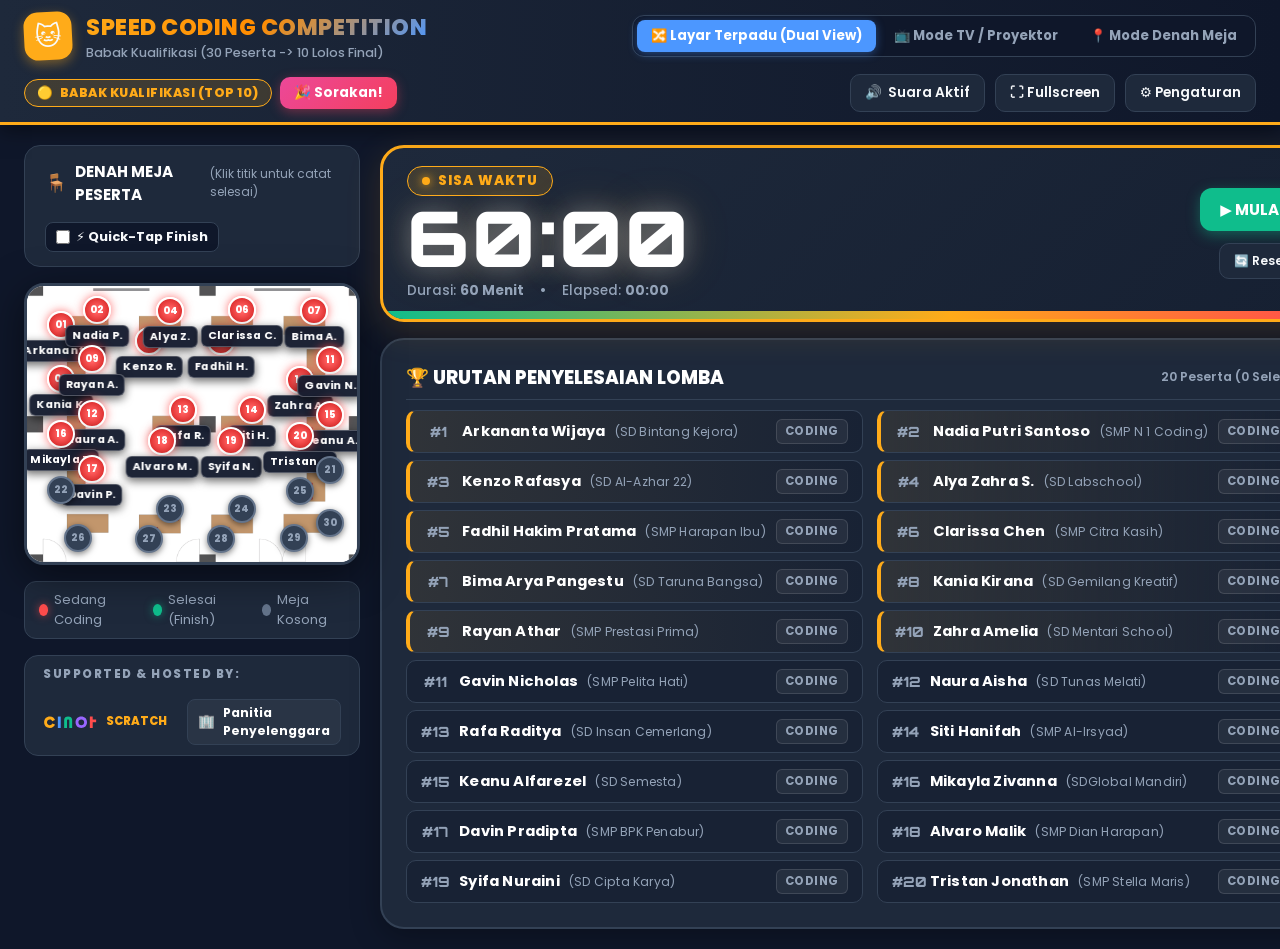
==== index.html @ eda0244a "feat: Speed Coding Scratch Live Timer, Interactive Floorplan, and Scoreboard System" ====
<!DOCTYPE html>
<html lang="id">
<head>
  <meta charset="UTF-8">
  <meta name="viewport" content="width=device-width, initial-scale=1.0">
  <title>Speed Coding Scratch - Live Timer, Denah Meja & Leaderboard</title>
  <link rel="preconnect" href="https://fonts.googleapis.com">
  <link rel="preconnect" href="https://fonts.gstatic.com" crossorigin>
  <link href="https://fonts.googleapis.com/css2?family=Orbitron:wght@600;800;900&family=Poppins:wght@400;500;600;700;800&family=Fredoka:wght@600;700&display=swap" rel="stylesheet">
  <link rel="stylesheet" href="style.css">
</head>
<body>

  <!-- TOP HEADER -->
  <header class="app-header">
    <div class="brand-wrapper">
      <div class="scratch-cat-badge" title="Scratch Speed Coding">🐱</div>
      <div class="title-group">
        <h1 id="headerEventTitle">SPEED CODING</h1>
        <p id="headerEventSubtitle">Scratch Championship - Tingkat SD & SMP</p>
      </div>
    </div>

    <!-- VIEW MODE SELECTOR -->
    <div class="view-mode-selector">
      <button class="view-mode-btn active" id="btnModeDual" title="Denah Meja + Timer + Scoreboard dalam 1 Layar">
        🔀 Layar Terpadu (Dual View)
      </button>
      <button class="view-mode-btn" id="btnModeTV" title="Fokus Layar TV / Proyektor (Foto 1)">
        📺 Mode TV / Proyektor
      </button>
      <button class="view-mode-btn" id="btnModeFloor" title="Fokus Denah Meja Ruangan (Foto 2)">
        📍 Mode Denah Meja
      </button>
    </div>

    <!-- ROUND BADGE & SWITCHER -->
    <div style="display: flex; align-items: center; gap: 8px;">
      <div class="round-badge-pill qualification" id="headerRoundBadge">
        <span>🟡</span> <span id="headerRoundText">BABAK KUALIFIKASI (TOP 10)</span>
      </div>
      <button class="btn-cheer" id="btnGlobalCheer" title="Putar Suara Sorakan / Selebrasi Selesai">
        🎉 Sorakan!
      </button>
    </div>

    <div class="header-actions">
      <button class="nav-btn" id="btnToggleSound" title="Aktif/Nonaktif Suara">
        <span id="soundIcon">🔊</span> <span id="soundLabel">Suara Aktif</span>
      </button>
      <button class="nav-btn" id="btnToggleFullscreen" title="Layar Penuh Proyektor/TV">
        ⛶ Fullscreen
      </button>
      <button class="nav-btn" id="btnOpenSettings" title="Pengaturan Lomba & Spreadsheet">
        ⚙ Pengaturan
      </button>
    </div>
  </header>

  <!-- ========================================== -->
  <!-- 1. VIEW MODE: DUAL VIEW (TERPADU / SPLIT)  -->
  <!-- ========================================== -->
  <main class="dual-view-container" id="viewDual">
    
    <!-- LEFT COLUMN: DENAH MEJA INTERAKTIF (PHOTO 2) -->
    <div class="dual-left-col">
      <div class="operator-toolbar" style="margin-bottom: 0;">
        <div style="display: flex; align-items: center; gap: 8px;">
          <span style="font-size: 1.1rem;">🪑</span>
          <strong style="color: #fff; font-size: 0.95rem;">DENAH MEJA PESERTA</strong>
          <span style="font-size: 0.75rem; color: var(--text-secondary);">(Klik titik untuk catat selesai)</span>
        </div>

        <div style="display: flex; align-items: center; gap: 14px;">
          <label style="display: flex; align-items: center; gap: 6px; font-size: 0.8rem; cursor: pointer; background: var(--bg-dark); padding: 5px 10px; border-radius: 8px; border: 1px solid var(--border-color);">
            <input type="checkbox" id="checkQuickTapDual" style="accent-color: var(--scratch-orange); width: 14px; height: 14px;">
            <span>⚡ <strong>Quick-Tap Finish</strong></span>
          </label>
        </div>
      </div>

      <!-- INTERACTIVE FLOORPLAN -->
      <div class="floorplan-wrapper" id="floorplanContainerDual">
        <img src="assets/floorplan.png" alt="Denah Meja Lomba Speed Coding" class="floorplan-image">
        <!-- Interactive pins injected here -->
      </div>

      <!-- LEGEND -->
      <div class="op-legend" style="justify-content: center; background: var(--bg-card); padding: 8px 14px; border-radius: 12px; border: 1px solid var(--border-color);">
        <div class="legend-item"><span class="legend-dot red"></span><span>Sedang Coding</span></div>
        <div class="legend-item"><span class="legend-dot green"></span><span>Selesai (Finish)</span></div>
        <div class="legend-item"><span class="legend-dot gray"></span><span>Meja Kosong</span></div>
      </div>

      <!-- DUAL VIEW SPONSOR & OFFICE LOGO STRIP -->
      <div class="dual-sponsor-strip">
        <div class="dual-sponsor-label">SUPPORTED & HOSTED BY:</div>
        <div class="dual-sponsor-logos">
          <!-- Scratch Brand -->
          <div style="display: flex; align-items: center; gap: 6px;">
            <svg viewBox="0 0 100 35" fill="none" style="height: 20px; width: auto;">
              <path d="M12 28C6 28 2 24 2 18C2 12 6 8 12 8C17 8 20 11 21 14L16 16C15.5 14 14 13 12 13C9 13 7 15 7 18C7 21 9 23 12 23C14 23 15.5 22 16 20L21 22C20 25 17 28 12 28Z" fill="#FFAB19"/>
              <path d="M26 8H31V28H26V8Z" fill="#4C97FF"/>
              <path d="M37 14C37 10 40 8 44 8C48 8 51 10 51 14V28H46V15C46 13.5 45 13 44 13C43 13 42 13.5 42 15V28H37V14Z" fill="#0FBD8C"/>
              <path d="M57 18C57 12 61 8 67 8C73 8 77 12 77 18C77 24 73 28 67 28C61 28 57 24 57 18ZM72 18C72 14.5 70 13 67 13C64 13 62 14.5 62 18C62 21.5 64 23 67 23C70 23 72 21.5 72 18Z" fill="#9966FF"/>
              <path d="M82 8H87V13H93V18H87V28H82V8Z" fill="#FF4C4C"/>
            </svg>
            <span style="font-size: 0.72rem; font-weight: 800; color: var(--scratch-orange);">SCRATCH</span>
          </div>

          <!-- Office / Organizer Host Badge -->
          <div class="office-host-badge" id="officeLogoBadge">
            <span style="font-size: 0.85rem;">🏢</span>
            <span id="officeNameLabel">Panitia Penyelenggara</span>
          </div>

          <!-- Dynamic Custom Sponsor Logo -->
          <img id="customSponsorImgDual" class="sponsor-mini-logo" style="display: none;" alt="Logo Sponsor">
        </div>
      </div>
    </div>

    <!-- RIGHT COLUMN: SISA WAKTU & SCOREBOARD LIVE -->
    <div class="dual-right-col">
      
      <!-- HERO SISA WAKTU BOX -->
      <section class="timer-hero-box" style="padding: 18px 24px;">
        <div class="timer-left">
          <div class="timer-tag">
            <span class="pulse-dot" id="timerPulseDotDual"></span>
            <span id="timerStatusLabelDual">SISA WAKTU</span>
          </div>
          <div class="timer-digits" id="timerDisplayDual">60:00</div>
          <div class="timer-subinfo">
            <span>Durasi: <strong id="timerDurationTextDual">30 Menit</strong></span>
            <span>•</span>
            <span>Elapsed: <strong id="elapsedDisplayDual">00:00</strong></span>
          </div>
        </div>

        <div class="timer-controls-quick">
          <button class="btn-ctrl" id="btnStartDual">▶ MULAI</button>
          <button class="btn-ctrl pause" id="btnPauseDual" style="display: none;">⏸ JEDA</button>
          <button class="nav-btn" id="btnResetDual" style="font-size: 0.75rem;">🔄 Reset</button>
        </div>

        <div class="timer-progress-track">
          <div class="timer-progress-fill" id="timerProgressBarDual"></div>
        </div>
      </section>

      <!-- LIVE SCOREBOARD -->
      <section class="scoreboard-section" style="flex: 1;">
        <div class="scoreboard-header" style="margin-bottom: 10px; padding-bottom: 8px;">
          <div class="scoreboard-title-wrap">
            <h2 style="font-size: 1.15rem;">🏆 URUTAN PENYELESAIAN LOMBA</h2>
          </div>
          <div style="font-size: 0.78rem; color: var(--text-secondary); font-weight: 600;">
            <span id="scoreboardCountBadge">30 Peserta</span>
          </div>
        </div>

        <div class="leaderboard-grid compact-grid" id="leaderboardContainerDual">
          <!-- Injected dynamically as 2-column layout -->
        </div>
      </section>

    </div>
  </main>

  <!-- ========================================== -->
  <!-- 2. VIEW MODE: TV PROYEKTOR (FOTO 1 MURNI) -->
  <!-- ========================================== -->
  <main class="tv-container" id="viewTV" style="display: none;">
    <!-- LEFT SIDEBAR: LOGO & SPONSOR -->
    <aside class="sidebar-logo-card">
      <div style="width: 100%; text-align: center;">
        <div class="logo-section-title">OFFICIAL SPONSORS & PARTNERS</div>
        <div class="logo-display-area">
          <div class="scratch-official-brand">
            <svg viewBox="0 0 100 35" fill="none" xmlns="http://www.w3.org/2000/svg">
              <path d="M12 28C6 28 2 24 2 18C2 12 6 8 12 8C17 8 20 11 21 14L16 16C15.5 14 14 13 12 13C9 13 7 15 7 18C7 21 9 23 12 23C14 23 15.5 22 16 20L21 22C20 25 17 28 12 28Z" fill="#FFAB19"/>
              <path d="M26 8H31V28H26V8Z" fill="#4C97FF"/>
              <path d="M37 14C37 10 40 8 44 8C48 8 51 10 51 14V28H46V15C46 13.5 45 13 44 13C43 13 42 13.5 42 15V28H37V14Z" fill="#0FBD8C"/>
              <path d="M57 18C57 12 61 8 67 8C73 8 77 12 77 18C77 24 73 28 67 28C61 28 57 24 57 18ZM72 18C72 14.5 70 13 67 13C64 13 62 14.5 62 18C62 21.5 64 23 67 23C70 23 72 21.5 72 18Z" fill="#9966FF"/>
              <path d="M82 8H87V13H93V18H87V28H82V8Z" fill="#FF4C4C"/>
            </svg>
            <span>SCRATCH EDITION</span>
          </div>

          <img id="customLogoImgTV" class="sponsor-logo" style="display: none;" alt="Logo Sponsor">
          
          <div style="font-size: 0.75rem; color: var(--text-secondary); line-height: 1.4; padding: 0 10px; margin-top: 10px;">
            Ajang ketangkasan logika, algoritma & kecepatan memprogram animasi/game interaktif
          </div>
        </div>
      </div>

      <div class="event-stats-pill-group">
        <div class="stat-pill">
          <span class="label">Total Meja/Peserta</span>
          <span class="value" id="statTotalSeatsTV">30</span>
        </div>
        <div class="stat-pill">
          <span class="label">Sudah Selesai (Finish)</span>
          <span class="value" style="color: var(--scratch-green);" id="statFinishedCountTV">0</span>
        </div>
        <div class="stat-pill">
          <span class="label">Masih Coding</span>
          <span class="value" style="color: var(--scratch-orange);" id="statActiveCountTV">0</span>
        </div>
      </div>
    </aside>

    <!-- RIGHT TOP: HERO SISA WAKTU BOX -->
    <section class="timer-hero-box">
      <div class="timer-left">
        <div class="timer-tag">
          <span class="pulse-dot" id="timerPulseDotTV"></span>
          <span id="timerStatusLabelTV">SISA WAKTU</span>
        </div>
        <div class="timer-digits" id="timerDisplayTV">30:00</div>
        <div class="timer-subinfo">
          <span>Durasi: <strong id="timerDurationTextTV">30 Menit</strong></span>
          <span>•</span>
          <span>Waktu Berjalan: <strong id="elapsedDisplayTV">00:00</strong></span>
        </div>
      </div>

      <div class="timer-controls-quick">
        <button class="btn-ctrl" id="btnStartTV">▶ MULAI</button>
        <button class="btn-ctrl pause" id="btnPauseTV" style="display: none;">⏸ JEDA</button>
        <button class="nav-btn" id="btnResetTV" style="font-size: 0.75rem;">🔄 Reset Timer</button>
      </div>

      <div class="timer-progress-track">
        <div class="timer-progress-fill" id="timerProgressBarTV"></div>
      </div>
    </section>

    <!-- RIGHT BOTTOM: SCOREBOARD -->
    <section class="scoreboard-section">
      <div class="scoreboard-header" style="margin-bottom: 12px; padding-bottom: 8px;">
        <div class="scoreboard-title-wrap">
          <h2 style="font-size: 1.25rem;">🏆 URUTAN PENYELESAIAN LOMBA</h2>
        </div>
        <div style="font-size: 0.82rem; color: var(--text-secondary); font-weight: 600;">
          Urutan Berdasarkan Waktu Selesai Tercepat
        </div>
      </div>

      <div class="leaderboard-grid compact-grid" id="leaderboardContainerTV">
        <!-- Rendered dynamically -->
      </div>
    </section>
  </main>

  <!-- ========================================== -->
  <!-- 3. VIEW MODE: FULL FLOORPLAN (DENAH MURNI) -->
  <!-- ========================================== -->
  <main class="operator-main" id="viewFloor" style="display: none;">
    <section class="operator-toolbar">
      <div class="op-timer-display">
        <span style="font-size: 0.8rem; font-weight: 700; color: var(--text-secondary);">TIMER LOMBA:</span>
        <span class="op-timer-digits" id="opTimerDisplaySolo">30:00</span>
        <span style="font-size: 0.85rem; color: var(--text-secondary);">(Elapsed: <strong id="opElapsedDisplaySolo" style="color: #fff;">00:00</strong>)</span>
        <button class="nav-btn primary" id="btnStartFloor" style="padding: 6px 14px;">▶ Start</button>
        <button class="nav-btn" id="btnPauseFloor" style="padding: 6px 14px; display: none;">⏸ Pause</button>
        <button class="nav-btn" id="btnResetFloor" style="padding: 6px 12px; font-size: 0.75rem;">🔄 Reset</button>
      </div>

      <div style="display: flex; align-items: center; gap: 12px;">
        <label style="display: flex; align-items: center; gap: 8px; font-size: 0.85rem; cursor: pointer; background: var(--bg-dark); padding: 6px 12px; border-radius: 8px; border: 1px solid var(--border-color);">
          <input type="checkbox" id="checkQuickTapSolo" style="accent-color: var(--scratch-orange); width: 16px; height: 16px;">
          <span>⚡ <strong>Quick-Tap Finish</strong> (1-Klik langsung catat selesai)</span>
        </label>
      </div>

      <div class="op-legend">
        <div class="legend-item"><span class="legend-dot red"></span><span>Sedang Coding</span></div>
        <div class="legend-item"><span class="legend-dot green"></span><span>Selesai (Finish)</span></div>
        <div class="legend-item"><span class="legend-dot gray"></span><span>Meja Kosong</span></div>
      </div>
    </section>

    <section class="floorplan-wrapper" id="floorplanContainerSolo">
      <img src="assets/floorplan.png" alt="Denah Meja Lomba Speed Coding" class="floorplan-image">
    </section>
  </main>

  <!-- ========================================== -->
  <!-- SEAT DETAIL & TIME RECORDING MODAL         -->
  <!-- ========================================== -->
  <div class="modal-backdrop" id="seatModal">
    <div class="modal-card">
      <div class="modal-header">
        <div class="modal-title">
          <span>🪑</span> <span id="modalSeatTitle">Pengaturan Meja 01</span>
        </div>
        <button class="modal-close-btn" id="btnCloseSeatModal">&times;</button>
      </div>

      <div class="form-group">
        <label class="form-label">Pilih Peserta (Berdasarkan Spreadsheet / Master):</label>
        <select class="form-select" id="selectParticipant">
          <option value="">-- Pilih Peserta --</option>
        </select>
      </div>

      <div class="form-group" style="display: grid; grid-template-columns: 1fr 1fr; gap: 10px;">
        <div>
          <label class="form-label">Kategori</label>
          <input type="text" class="form-input" id="inputSeatCategory" readonly placeholder="SD / SMP">
        </div>
        <div>
          <label class="form-label">Asal Sekolah</label>
          <input type="text" class="form-input" id="inputSeatSchool" readonly placeholder="Nama Sekolah">
        </div>
      </div>

      <div style="background: rgba(15, 23, 42, 0.7); border: 1px solid var(--border-color); border-radius: 12px; padding: 14px; margin-top: 10px;">
        <div style="display: flex; justify-content: space-between; align-items: center; margin-bottom: 8px;">
          <span style="font-size: 0.85rem; font-weight: 700; color: #fff;">Status Penyelesaian:</span>
          <span id="seatStatusBadge" class="status-badge-coding">SEDANG CODING</span>
        </div>

        <div style="display: flex; align-items: center; gap: 10px; margin-top: 10px;">
          <button type="button" class="btn-finish-big" id="btnRecordFinishNow">
            🏁 SELESAI SEKARANG! (Waktu: <span id="liveCurrentElapsed">00:00</span>)
          </button>
        </div>

        <div style="margin-top: 12px; display: flex; align-items: center; gap: 8px; font-size: 0.8rem; color: var(--text-secondary);">
          <span>Koreksi Manual:</span>
          <input type="text" id="inputCustomTime" class="form-input" style="width: 90px; padding: 4px 8px; font-size: 0.85rem; text-align: center;" placeholder="MM:SS">
          <button type="button" class="nav-btn" id="btnApplyCustomTime" style="padding: 4px 10px; font-size: 0.75rem;">Terapkan</button>
          <button type="button" class="nav-btn" id="btnResetFinish" style="padding: 4px 10px; font-size: 0.75rem; color: #f59e0b;">Batal Selesai</button>
        </div>
      </div>

      <div class="modal-actions" style="margin-top: 20px;">
        <button class="nav-btn" id="btnUnassignSeat" style="color: var(--scratch-red); margin-right: auto;">
          🗑 Kosongkan Meja
        </button>
        <button class="nav-btn primary" id="btnSaveSeat">Tutup & Simpan</button>
      </div>
    </div>
  </div>

  <!-- ========================================== -->
  <!-- SETTINGS MODAL                             -->
  <!-- ========================================== -->
  <div class="modal-backdrop" id="settingsModal">
    <div class="modal-card">
      <div class="modal-header">
        <div class="modal-title">⚙ Pengaturan Lomba & Data</div>
        <button class="modal-close-btn" id="btnCloseSettings">&times;</button>
      </div>

      <div class="form-group">
        <label class="form-label">Judul Acara / Perlombaan</label>
        <input type="text" class="form-input" id="inputEventTitle" placeholder="Contoh: SPEED CODING SCRATCH 2026">
      </div>

      <div class="form-group">
        <label class="form-label">Subjudul Acara</label>
        <input type="text" class="form-input" id="inputEventSubtitle" placeholder="Contoh: Tingkat SD & SMP Se-Kota">
      </div>

      <div class="form-group">
        <label class="form-label">Babak Perlombaan yang Berlangsung</label>
        <select class="form-select" id="selectRoundSetting">
          <option value="QUALIFICATION">🟡 Babak Kualifikasi (30 Peserta -> Lolos 10 Besar)</option>
          <option value="FINAL">🏆 Babak Grand Final (10 Peserta -> Juara 1, 2, 3)</option>
        </select>
      </div>

      <div class="form-group" style="background: rgba(255, 171, 25, 0.08); border: 1px dashed var(--scratch-orange); border-radius: 12px; padding: 12px; margin-bottom: 16px;">
        <div style="font-size: 0.85rem; font-weight: 700; color: var(--scratch-orange); margin-bottom: 4px;">
          ⚡ Otomatisasi Transisi Babak:
        </div>
        <div style="font-size: 0.78rem; color: var(--text-secondary); margin-bottom: 8px;">
          Setelah babak kualifikasi selesai, Anda dapat langsung mengunci 10 peserta terbaik dan memindahkannya ke Meja 01–10 untuk Babak Final.
        </div>
        <button type="button" class="nav-btn orange" id="btnAdvanceTop10" style="width: 100%; justify-content: center; font-size: 0.82rem;">
          🚀 Kunci & Loloskan Top 10 ke Babak Final
        </button>
      </div>

      <div class="form-group">
        <label class="form-label">Nama Kantor / Penyelenggara Lomba</label>
        <input type="text" class="form-input" id="inputOfficeName" placeholder="Contoh: PT Kode Kreatif Indonesia / Dinas Pendidikan">
      </div>

      <div class="form-group">
        <label class="form-label">Durasi Timer (Menit)</label>
        <input type="number" class="form-input" id="inputDurationMinutes" min="1" max="180" value="60">
      </div>

      <div class="form-group">
        <label class="form-label">URL Logo Kantor / Sponsor Tambahan (Opsional)</label>
        <input type="url" class="form-input" id="inputLogoUrl" placeholder="https://domain.com/logo.png">
      </div>

      <div class="form-group">
        <label class="form-label">Integrasi Google Spreadsheet (Link CSV Publik)</label>
        <input type="url" class="form-input" id="inputGoogleSheetUrl" placeholder="Link publish CSV spreadsheet">
        <div style="font-size: 0.75rem; color: var(--text-secondary); margin-top: 4px;">
          Format kolom: Nama, Kategori (SD/SMP), Sekolah
        </div>
      </div>

      <div style="display: flex; gap: 8px; margin-top: 8px;">
        <button class="nav-btn primary" id="btnSyncGoogleSheets" style="flex: 1; justify-content: center;">
          📥 Tarik Data Spreadsheet
        </button>
        <button class="nav-btn" id="btnExportCSV" style="flex: 1; justify-content: center;">
          📤 Ekspor Hasil (CSV)
        </button>
      </div>

      <div class="modal-actions" style="margin-top: 20px;">
        <button class="nav-btn" id="btnResetAllScores" style="color: var(--scratch-red); margin-right: auto;">
          ⚠️ Reset Semua Waktu Lomba
        </button>
        <button class="nav-btn primary" id="btnSaveSettings">Simpan Perubahan</button>
      </div>
    </div>
  </div>

  <!-- SCRIPTS -->
  <script src="store.js"></script>
  <script src="audio.js"></script>
  <script src="dialog.js"></script>
  <script src="app.js"></script>
</body>
</html>
---- style.css ----
/* 
  SPEED CODING - SCRATCH CHAMPIONSHIP THEME
  Vibrant, playful, high-contrast, modern UI for Kids & TV Displays
*/

:root {
  --scratch-orange: #ffab19;
  --scratch-orange-dark: #cf8b17;
  --scratch-blue: #4c97ff;
  --scratch-blue-dark: #3373cc;
  --scratch-purple: #9966ff;
  --scratch-green: #0fbd8c;
  --scratch-red: #ff4c4c;
  --scratch-yellow: #facc15;
  --bg-dark: #0f172a;
  --bg-card: #1e293b;
  --bg-card-light: #334155;
  --text-primary: #f8fafc;
  --text-secondary: #94a3b8;
  --border-color: #334155;
  --gold-glow: rgba(255, 171, 25, 0.4);
}

* {
  box-sizing: border-box;
  margin: 0;
  padding: 0;
  font-family: 'Poppins', 'Segoe UI', system-ui, -apple-system, sans-serif;
  -webkit-font-smoothing: antialiased;
}

body {
  background-color: var(--bg-dark);
  color: var(--text-primary);
  min-height: 100vh;
  display: flex;
  flex-direction: column;
  overflow-x: hidden;
}

/* NAVIGATION HEADER */
.app-header {
  background: linear-gradient(90deg, #1e293b 0%, #0f172a 100%);
  border-bottom: 3px solid var(--scratch-orange);
  padding: 10px 24px;
  display: flex;
  align-items: center;
  justify-content: space-between;
  box-shadow: 0 4px 20px rgba(0, 0, 0, 0.5);
  z-index: 50;
  position: relative;
  flex-wrap: wrap;
  gap: 12px;
}

/* VIEW MODE SELECTOR (DUAL VIEW, TV, FLOORPLAN) */
.view-mode-selector {
  display: flex;
  background: var(--bg-dark);
  border: 1px solid var(--border-color);
  padding: 4px;
  border-radius: 12px;
  gap: 4px;
}

.view-mode-btn {
  background: transparent;
  border: none;
  color: var(--text-secondary);
  padding: 6px 14px;
  border-radius: 8px;
  font-size: 0.82rem;
  font-weight: 700;
  cursor: pointer;
  display: flex;
  align-items: center;
  gap: 6px;
  transition: all 0.2s ease;
}

.view-mode-btn:hover {
  color: #fff;
  background: rgba(255, 255, 255, 0.05);
}

.view-mode-btn.active {
  background: var(--scratch-blue);
  color: #fff;
  box-shadow: 0 2px 10px rgba(76, 151, 255, 0.4);
}

/* DUAL VIEW CONTAINER (ALL-IN-ONE SPLIT SCREEN) */
.dual-view-container {
  display: grid;
  grid-template-columns: 1.15fr 1fr;
  gap: 20px;
  padding: 20px 24px;
  flex: 1;
  max-width: 1920px;
  margin: 0 auto;
  width: 100%;
}

@media (max-width: 1200px) {
  .dual-view-container {
    grid-template-columns: 1fr;
  }
}

.dual-left-col {
  display: flex;
  flex-direction: column;
  gap: 16px;
}

.dual-right-col {
  display: flex;
  flex-direction: column;
  gap: 16px;
}

.brand-wrapper {
  display: flex;
  align-items: center;
  gap: 14px;
}

.scratch-cat-badge {
  background: var(--scratch-orange);
  width: 48px;
  height: 48px;
  border-radius: 14px;
  display: flex;
  align-items: center;
  justify-content: center;
  font-size: 26px;
  box-shadow: 0 4px 12px rgba(255, 171, 25, 0.4);
  transform: rotate(-3deg);
  transition: transform 0.2s ease;
}

.scratch-cat-badge:hover {
  transform: rotate(3deg) scale(1.05);
}

.title-group h1 {
  font-size: 1.4rem;
  font-weight: 800;
  letter-spacing: 0.5px;
  background: linear-gradient(135deg, #ffab19 0%, #ff8c00 50%, #4c97ff 100%);
  -webkit-background-clip: text;
  -webkit-text-fill-color: transparent;
  text-transform: uppercase;
}

.title-group p {
  font-size: 0.8rem;
  color: var(--text-secondary);
  font-weight: 500;
}

.header-actions {
  display: flex;
  align-items: center;
  gap: 10px;
}

.nav-btn {
  background: var(--bg-card);
  color: var(--text-primary);
  border: 1px solid var(--border-color);
  padding: 8px 14px;
  border-radius: 10px;
  font-size: 0.85rem;
  font-weight: 600;
  cursor: pointer;
  display: inline-flex;
  align-items: center;
  gap: 6px;
  text-decoration: none;
  transition: all 0.2s ease;
}

.nav-btn:hover {
  background: var(--bg-card-light);
  border-color: var(--scratch-blue);
  color: #fff;
  transform: translateY(-1px);
}

.nav-btn.primary {
  background: linear-gradient(135deg, var(--scratch-blue), var(--scratch-blue-dark));
  border: none;
  color: #fff;
}

.nav-btn.primary:hover {
  filter: brightness(1.1);
  box-shadow: 0 4px 12px rgba(76, 151, 255, 0.4);
}

.nav-btn.orange {
  background: linear-gradient(135deg, var(--scratch-orange), var(--scratch-orange-dark));
  border: none;
  color: #fff;
}

/* TV LAYOUT (Photo 1 Concept) */
.tv-container {
  display: grid;
  grid-template-columns: 280px 1fr;
  grid-template-rows: auto 1fr;
  gap: 20px;
  padding: 20px 24px;
  flex: 1;
  max-width: 1920px;
  margin: 0 auto;
  width: 100%;
}

@media (max-width: 1024px) {
  .tv-container {
    grid-template-columns: 1fr;
  }
}

/* LEFT SIDEBAR: LOGOS & EVENT INFO */
.sidebar-logo-card {
  grid-row: 1 / 3;
  background: var(--bg-card);
  border: 2px solid var(--border-color);
  border-radius: 20px;
  padding: 24px 18px;
  display: flex;
  flex-direction: column;
  justify-content: space-between;
  align-items: center;
  box-shadow: 0 8px 30px rgba(0, 0, 0, 0.3);
  position: relative;
  overflow: hidden;
}

.sidebar-logo-card::before {
  content: '';
  position: absolute;
  top: 0;
  left: 0;
  right: 0;
  height: 6px;
  background: linear-gradient(90deg, var(--scratch-orange), var(--scratch-purple), var(--scratch-blue));
}

.logo-section-title {
  font-size: 0.75rem;
  letter-spacing: 2px;
  text-transform: uppercase;
  color: var(--text-secondary);
  font-weight: 700;
  margin-bottom: 16px;
}

.logo-display-area {
  display: flex;
  flex-direction: column;
  align-items: center;
  justify-content: center;
  gap: 20px;
  width: 100%;
  flex: 1;
}

.sponsor-logo {
  max-width: 190px;
  max-height: 90px;
  object-fit: contain;
  filter: drop-shadow(0 4px 10px rgba(0, 0, 0, 0.3));
}

.scratch-official-brand {
  display: flex;
  flex-direction: column;
  align-items: center;
  gap: 8px;
  padding: 16px;
  background: rgba(255, 171, 25, 0.08);
  border: 1px dashed rgba(255, 171, 25, 0.3);
  border-radius: 14px;
  width: 100%;
  text-align: center;
}

.scratch-official-brand svg {
  width: 80px;
  height: auto;
}

.scratch-official-brand span {
  font-size: 0.85rem;
  font-weight: 700;
  color: var(--scratch-orange);
}

.event-stats-pill-group {
  width: 100%;
  display: flex;
  flex-direction: column;
  gap: 10px;
  margin-top: 20px;
}

.stat-pill {
  background: rgba(15, 23, 42, 0.8);
  border: 1px solid var(--border-color);
  padding: 10px 14px;
  border-radius: 12px;
  display: flex;
  align-items: center;
  justify-content: space-between;
}

.stat-pill .label {
  font-size: 0.75rem;
  color: var(--text-secondary);
  font-weight: 600;
}

.stat-pill .value {
  font-size: 1.1rem;
  font-weight: 800;
  color: #fff;
}

/* TOP RIGHT: BIG SISA WAKTU BOX */
.timer-hero-box {
  background: linear-gradient(135deg, #1e293b 0%, #162032 100%);
  border: 3px solid var(--scratch-orange);
  border-radius: 24px;
  padding: 24px 32px;
  display: flex;
  align-items: center;
  justify-content: space-between;
  box-shadow: 0 10px 35px rgba(255, 171, 25, 0.15);
  position: relative;
  overflow: hidden;
}

.timer-left {
  display: flex;
  flex-direction: column;
  gap: 6px;
}

.timer-tag {
  display: inline-flex;
  align-items: center;
  gap: 8px;
  background: rgba(255, 171, 25, 0.15);
  border: 1px solid var(--scratch-orange);
  color: var(--scratch-orange);
  padding: 4px 14px;
  border-radius: 30px;
  font-size: 0.85rem;
  font-weight: 800;
  letter-spacing: 1px;
  text-transform: uppercase;
  width: fit-content;
}

.timer-tag .pulse-dot {
  width: 8px;
  height: 8px;
  border-radius: 50%;
  background: var(--scratch-orange);
  box-shadow: 0 0 10px var(--scratch-orange);
  animation: pulse 1.2s infinite;
}

.timer-digits {
  font-family: 'Orbitron', monospace;
  font-size: 5.6rem;
  font-weight: 900;
  line-height: 0.95;
  letter-spacing: 2px;
  color: #ffffff;
  text-shadow: 0 0 25px rgba(255, 255, 255, 0.3), 0 0 50px rgba(255, 171, 25, 0.2);
}

@media (max-width: 1400px) {
  .timer-digits {
    font-size: 4.8rem;
  }
}

/* DUAL VIEW SPONSOR & OFFICE LOGO STRIP */
.dual-sponsor-strip {
  background: var(--bg-card);
  border: 1px solid var(--border-color);
  border-radius: 14px;
  padding: 10px 18px;
  display: flex;
  align-items: center;
  justify-content: space-between;
  gap: 16px;
  flex-wrap: wrap;
}

.dual-sponsor-label {
  font-size: 0.72rem;
  font-weight: 800;
  letter-spacing: 1.5px;
  color: var(--text-secondary);
  text-transform: uppercase;
}

.dual-sponsor-logos {
  display: flex;
  align-items: center;
  gap: 20px;
}

.sponsor-mini-logo {
  max-height: 38px;
  max-width: 130px;
  object-fit: contain;
  filter: drop-shadow(0 2px 6px rgba(0,0,0,0.4));
  transition: transform 0.2s;
}

.sponsor-mini-logo:hover {
  transform: scale(1.08);
}

.office-host-badge {
  display: flex;
  align-items: center;
  gap: 8px;
  padding: 4px 10px;
  background: rgba(255, 255, 255, 0.05);
  border: 1px solid var(--border-color);
  border-radius: 8px;
}

.office-host-badge span {
  font-size: 0.76rem;
  font-weight: 700;
  color: #ffffff;
}

.timer-digits.urgent {
  color: var(--scratch-red);
  text-shadow: 0 0 30px rgba(255, 76, 76, 0.6);
  animation: flashUrgent 1s infinite;
}

.timer-subinfo {
  display: flex;
  align-items: center;
  gap: 16px;
  font-size: 0.85rem;
  color: var(--text-secondary);
  font-weight: 500;
}

.timer-controls-quick {
  display: flex;
  flex-direction: column;
  align-items: flex-end;
  gap: 12px;
}

.btn-ctrl {
  background: var(--scratch-green);
  color: #fff;
  border: none;
  padding: 10px 20px;
  border-radius: 12px;
  font-weight: 700;
  font-size: 0.95rem;
  cursor: pointer;
  display: flex;
  align-items: center;
  gap: 8px;
  transition: all 0.2s ease;
  box-shadow: 0 4px 14px rgba(15, 189, 140, 0.4);
}

.btn-ctrl:hover {
  transform: scale(1.05);
}

.btn-ctrl.pause {
  background: #f59e0b;
  box-shadow: 0 4px 14px rgba(245, 158, 11, 0.4);
}

.btn-ctrl.stop {
  background: #ef4444;
  box-shadow: 0 4px 14px rgba(239, 68, 68, 0.4);
}

.timer-progress-track {
  position: absolute;
  bottom: 0;
  left: 0;
  right: 0;
  height: 8px;
  background: rgba(255, 255, 255, 0.1);
}

.timer-progress-fill {
  height: 100%;
  background: linear-gradient(90deg, var(--scratch-green) 0%, var(--scratch-orange) 60%, var(--scratch-red) 100%);
  width: 100%;
  transition: width 0.5s linear;
}

/* BOTTOM RIGHT: SCOREBOARD LEADERBOARD */
.scoreboard-section {
  background: var(--bg-card);
  border: 2px solid var(--border-color);
  border-radius: 24px;
  padding: 24px;
  display: flex;
  flex-direction: column;
  box-shadow: 0 8px 30px rgba(0, 0, 0, 0.3);
  min-height: 400px;
}

.scoreboard-header {
  display: flex;
  align-items: center;
  justify-content: space-between;
  margin-bottom: 20px;
  padding-bottom: 14px;
  border-bottom: 1px solid var(--border-color);
  flex-wrap: wrap;
  gap: 12px;
}

.scoreboard-title-wrap {
  display: flex;
  align-items: center;
  gap: 12px;
}

.scoreboard-title-wrap h2 {
  font-size: 1.35rem;
  font-weight: 800;
  color: #fff;
  display: flex;
  align-items: center;
  gap: 10px;
}

.filter-pills {
  display: flex;
  gap: 8px;
}

.filter-pill {
  background: var(--bg-dark);
  border: 1px solid var(--border-color);
  color: var(--text-secondary);
  padding: 6px 14px;
  border-radius: 20px;
  font-size: 0.8rem;
  font-weight: 600;
  cursor: pointer;
  transition: all 0.2s ease;
}

.filter-pill.active {
  background: var(--scratch-blue);
  color: #fff;
  border-color: var(--scratch-blue);
  box-shadow: 0 2px 8px rgba(76, 151, 255, 0.4);
}

/* LEADERBOARD TABLE / CARDS (COMPACT DUAL-COLUMN NO SCROLL) */
.leaderboard-grid.compact-grid {
  display: grid;
  grid-template-columns: 1fr 1fr;
  gap: 7px 14px;
  max-height: none;
  overflow: visible;
  padding-right: 0;
  flex: 1;
  align-content: start;
}

@media (max-width: 900px) {
  .leaderboard-grid.compact-grid {
    grid-template-columns: 1fr;
  }
}

.rank-row.compact-row {
  background: #182234;
  border: 1px solid var(--border-color);
  border-radius: 10px;
  padding: 8px 14px;
  display: flex;
  align-items: center;
  gap: 10px;
  transition: background 0.15s ease, border-color 0.15s ease;
  min-height: 38px;
}

.rank-row.compact-row:hover {
  background: #243048;
  border-color: var(--scratch-blue);
  transform: none;
}

/* Qualifier highlight for 1-10 during qualification */
.rank-row.compact-row.qualifier-top10 {
  border-left: 4px solid var(--scratch-orange);
  background: linear-gradient(90deg, rgba(255, 171, 25, 0.08) 0%, #182234 100%);
}

.rank-row.compact-row.is-finished {
  background: linear-gradient(90deg, rgba(16, 185, 129, 0.14) 0%, #182234 100%);
  border-color: rgba(16, 185, 129, 0.45);
}

.compact-rank-num {
  font-family: 'Orbitron', monospace;
  font-size: 0.88rem;
  font-weight: 800;
  color: #94a3b8;
  width: 28px;
  text-align: center;
  flex-shrink: 0;
}

.compact-row.is-finished .compact-rank-num {
  color: var(--scratch-green);
}

.compact-participant-name {
  font-size: 0.92rem;
  font-weight: 700;
  color: #ffffff;
  flex: 1;
  white-space: nowrap;
  overflow: hidden;
  text-overflow: ellipsis;
  letter-spacing: 0.2px;
}

.compact-school {
  font-size: 0.76rem;
  color: var(--text-secondary);
  margin-left: 6px;
  font-weight: 400;
}

.compact-time-badge {
  font-family: 'Orbitron', monospace;
  font-size: 0.88rem;
  font-weight: 800;
  color: var(--scratch-green);
  background: rgba(16, 185, 129, 0.2);
  border: 1px solid rgba(16, 185, 129, 0.5);
  padding: 3px 9px;
  border-radius: 6px;
  flex-shrink: 0;
  letter-spacing: 0.5px;
}

.compact-coding-badge {
  font-size: 0.72rem;
  font-weight: 700;
  color: #94a3b8;
  background: rgba(255, 255, 255, 0.06);
  border: 1px solid rgba(255, 255, 255, 0.12);
  padding: 3px 8px;
  border-radius: 6px;
  flex-shrink: 0;
  letter-spacing: 0.5px;
}

.rank-row {
  background: #182234;
  border: 1px solid var(--border-color);
  border-radius: 14px;
  padding: 12px 18px;
  display: grid;
  grid-template-columns: 55px 1fr 140px 100px 140px;
  align-items: center;
  gap: 14px;
  transition: all 0.25s ease;
  position: relative;
}

.rank-row:hover {
  transform: translateX(4px);
  border-color: var(--scratch-blue);
}

.rank-row.rank-1 {
  background: linear-gradient(90deg, rgba(255, 171, 25, 0.15) 0%, #182234 80%);
  border: 1.5px solid var(--scratch-orange);
  box-shadow: 0 4px 18px rgba(255, 171, 25, 0.15);
}

.rank-row.rank-2 {
  background: linear-gradient(90deg, rgba(148, 163, 184, 0.15) 0%, #182234 80%);
  border: 1.5px solid #94a3b8;
}

.rank-row.rank-3 {
  background: linear-gradient(90deg, rgba(205, 127, 50, 0.15) 0%, #182234 80%);
  border: 1.5px solid #cd7f32;
}

.rank-badge {
  font-size: 1.25rem;
  font-weight: 800;
  display: flex;
  align-items: center;
  justify-content: center;
  width: 40px;
  height: 40px;
  border-radius: 10px;
  background: rgba(255, 255, 255, 0.05);
}

.rank-1 .rank-badge {
  background: var(--scratch-orange);
  color: #1e293b;
}

.rank-2 .rank-badge {
  background: #cbd5e1;
  color: #1e293b;
}

.rank-3 .rank-badge {
  background: #d97706;
  color: #ffffff;
}

.participant-info {
  display: flex;
  flex-direction: column;
}

.participant-name {
  font-size: 1.05rem;
  font-weight: 700;
  color: #ffffff;
}

.participant-school {
  font-size: 0.8rem;
  color: var(--text-secondary);
}

.category-tag {
  display: inline-block;
  padding: 3px 10px;
  border-radius: 8px;
  font-size: 0.75rem;
  font-weight: 700;
  text-align: center;
  width: fit-content;
}

.category-tag.sd {
  background: rgba(15, 189, 140, 0.18);
  color: var(--scratch-green);
  border: 1px solid var(--scratch-green);
}

.category-tag.smp {
  background: rgba(76, 151, 255, 0.18);
  color: var(--scratch-blue);
  border: 1px solid var(--scratch-blue);
}

.seat-tag {
  font-size: 0.85rem;
  font-weight: 600;
  color: var(--text-secondary);
  display: flex;
  align-items: center;
  gap: 6px;
}

.finish-time-badge {
  font-family: 'Orbitron', monospace;
  font-size: 1.15rem;
  font-weight: 800;
  color: var(--scratch-green);
  background: rgba(15, 189, 140, 0.15);
  border: 1px solid var(--scratch-green);
  padding: 6px 12px;
  border-radius: 10px;
  text-align: center;
}

.status-badge-coding {
  font-size: 0.8rem;
  font-weight: 700;
  color: var(--scratch-orange);
  background: rgba(255, 171, 25, 0.12);
  border: 1px dashed var(--scratch-orange);
  padding: 6px 12px;
  border-radius: 10px;
  text-align: center;
  display: flex;
  align-items: center;
  justify-content: center;
  gap: 6px;
}

.empty-state-notice {
  text-align: center;
  padding: 60px 20px;
  color: var(--text-secondary);
}

.empty-state-notice svg {
  width: 48px;
  height: 48px;
  margin-bottom: 12px;
  opacity: 0.5;
}

/* OPERATOR FLOORPLAN VIEW (Photo 2 Concept) */
.operator-main {
  padding: 20px 24px;
  flex: 1;
  display: flex;
  flex-direction: column;
  gap: 18px;
  max-width: 1400px;
  margin: 0 auto;
  width: 100%;
}

.operator-toolbar {
  background: var(--bg-card);
  border: 1px solid var(--border-color);
  border-radius: 16px;
  padding: 14px 20px;
  display: flex;
  align-items: center;
  justify-content: space-between;
  gap: 16px;
  flex-wrap: wrap;
}

.op-timer-display {
  display: flex;
  align-items: center;
  gap: 14px;
}

.op-timer-digits {
  font-family: 'Orbitron', monospace;
  font-size: 1.8rem;
  font-weight: 800;
  color: var(--scratch-orange);
}

.op-legend {
  display: flex;
  align-items: center;
  gap: 16px;
  font-size: 0.82rem;
  color: var(--text-secondary);
}

.legend-item {
  display: flex;
  align-items: center;
  gap: 6px;
}

.legend-dot {
  width: 12px;
  height: 12px;
  border-radius: 50%;
}

.legend-dot.red {
  background: #ff4c4c;
  box-shadow: 0 0 8px rgba(255, 76, 76, 0.6);
}

.legend-dot.green {
  background: #0fbd8c;
  box-shadow: 0 0 8px rgba(15, 189, 140, 0.6);
}

.legend-dot.gray {
  background: #64748b;
}

/* INTERACTIVE FLOORPLAN CANVAS */
.floorplan-wrapper {
  position: relative;
  width: 100%;
  max-width: 1024px;
  margin: 0 auto;
  background: #ffffff;
  border-radius: 20px;
  box-shadow: 0 10px 40px rgba(0, 0, 0, 0.5);
  overflow: hidden;
  border: 3px solid var(--border-color);
}

.floorplan-image {
  width: 100%;
  height: auto;
  display: block;
  user-select: none;
  pointer-events: none;
}

/* INTERACTIVE SEAT PINS */
.seat-pin {
  position: absolute;
  transform: translate(-50%, -50%);
  width: 28px;
  height: 28px;
  border-radius: 50%;
  cursor: pointer;
  display: flex;
  align-items: center;
  justify-content: center;
  font-size: 0.62rem;
  font-weight: 800;
  color: #fff;
  transition: transform 0.18s cubic-bezier(0.175, 0.885, 0.32, 1.275);
  z-index: 10;
  box-shadow: 0 2px 8px rgba(0, 0, 0, 0.4);
}

.seat-pin:hover {
  transform: translate(-50%, -50%) scale(1.25);
  z-index: 40;
}

.seat-pin.coding {
  background: radial-gradient(circle, #ff5e5e 20%, #cc1818 100%);
  border: 2px solid #ffffff;
  box-shadow: 0 0 10px rgba(255, 76, 76, 0.8);
}

.seat-pin.finished {
  background: radial-gradient(circle, #10b981 20%, #047857 100%);
  border: 2px solid #ffffff;
  box-shadow: 0 0 12px rgba(16, 185, 129, 0.8);
}

.seat-pin.empty {
  background: #334155;
  border: 2px solid #64748b;
  color: #94a3b8;
  box-shadow: 0 2px 6px rgba(0, 0, 0, 0.5);
  opacity: 1; /* 100% Solid to completely cover underlying red spots on the image */
}

/* ROUND SELECTOR & BADGES */
.round-badge-pill {
  display: inline-flex;
  align-items: center;
  gap: 6px;
  padding: 4px 12px;
  border-radius: 20px;
  font-size: 0.78rem;
  font-weight: 800;
  text-transform: uppercase;
  letter-spacing: 0.5px;
}

.round-badge-pill.qualification {
  background: rgba(255, 171, 25, 0.15);
  border: 1px solid var(--scratch-orange);
  color: var(--scratch-orange);
}

.round-badge-pill.final {
  background: linear-gradient(135deg, rgba(239, 68, 68, 0.2), rgba(168, 85, 247, 0.2));
  border: 1.5px solid #ec4899;
  color: #f472b6;
  box-shadow: 0 0 12px rgba(236, 72, 153, 0.3);
}

/* LEADERBOARD QUALIFICATION CUT-OFF DIVIDER */
.leaderboard-cutoff-divider {
  display: flex;
  align-items: center;
  justify-content: center;
  gap: 12px;
  margin: 10px 0;
  padding: 8px 14px;
  background: linear-gradient(90deg, rgba(255, 171, 25, 0.05) 0%, rgba(255, 171, 25, 0.25) 50%, rgba(255, 171, 25, 0.05) 100%);
  border-top: 2px dashed var(--scratch-orange);
  border-bottom: 2px dashed var(--scratch-orange);
  border-radius: 8px;
  color: var(--scratch-orange);
  font-size: 0.78rem;
  font-weight: 800;
  letter-spacing: 1px;
  text-shadow: 0 0 10px rgba(255, 171, 25, 0.4);
}

.badge-qualify-tag {
  background: rgba(16, 185, 129, 0.2);
  color: #10b981;
  border: 1px solid #10b981;
  padding: 2px 8px;
  border-radius: 6px;
  font-size: 0.7rem;
  font-weight: 800;
  display: inline-flex;
  align-items: center;
  gap: 4px;
}

/* CHEER BUTTON */
.btn-cheer {
  background: linear-gradient(135deg, #ec4899 0%, #f43f5e 100%);
  color: #fff;
  border: none;
  border-radius: 10px;
  padding: 6px 14px;
  font-size: 0.85rem;
  font-weight: 700;
  cursor: pointer;
  display: inline-flex;
  align-items: center;
  gap: 6px;
  box-shadow: 0 3px 12px rgba(244, 63, 94, 0.4);
  transition: all 0.2s cubic-bezier(0.175, 0.885, 0.32, 1.275);
}

.btn-cheer:hover {
  transform: translateY(-2px) scale(1.05);
  box-shadow: 0 6px 18px rgba(244, 63, 94, 0.6);
  filter: brightness(1.1);
}

.btn-cheer:active {
  transform: scale(0.95);
}

/* PERMANENT COMPACT NAME BADGE (NO HOVER NEEDED) */
.seat-pin-name-badge {
  position: absolute;
  left: 50%;
  transform: translateX(-50%);
  top: 100%;
  margin-top: 3px;
  background: rgba(15, 23, 42, 0.94);
  border: 1px solid rgba(255, 255, 255, 0.25);
  border-radius: 6px;
  padding: 2px 6px;
  display: flex;
  align-items: center;
  gap: 5px;
  white-space: nowrap;
  pointer-events: none;
  box-shadow: 0 3px 10px rgba(0, 0, 0, 0.6);
  z-index: 25;
  max-width: 140px; /* Ample room so digits never get cut */
  backdrop-filter: blur(4px);
}

/* Placement adjustment for bottom seats so label stays inside floorplan */
.seat-pin.pos-bottom .seat-pin-name-badge {
  top: auto;
  bottom: 100%;
  margin-top: 0;
  margin-bottom: 3px;
}

.seat-name-label {
  font-size: 0.68rem;
  font-weight: 700;
  color: #ffffff;
  letter-spacing: 0.2px;
  overflow: hidden;
  text-overflow: ellipsis;
  white-space: nowrap;
  max-width: 75px;
}

.seat-time-label {
  font-family: 'Orbitron', monospace;
  font-size: 0.68rem;
  font-weight: 900;
  color: #10b981;
  background: rgba(16, 185, 129, 0.25);
  border: 1px solid rgba(16, 185, 129, 0.5);
  padding: 1px 5px;
  border-radius: 4px;
  flex-shrink: 0; /* Time MM:SS will NEVER be clipped */
  letter-spacing: 0.5px;
}

.seat-pin.finished .seat-pin-name-badge {
  border-color: rgba(16, 185, 129, 0.8);
  background: rgba(6, 44, 30, 0.94);
}

/* MODAL DIALOGS */
.modal-backdrop {
  position: fixed;
  inset: 0;
  background: rgba(15, 23, 42, 0.85);
  backdrop-filter: blur(4px);
  display: flex;
  align-items: center;
  justify-content: center;
  z-index: 100;
  opacity: 0;
  pointer-events: none;
  transition: opacity 0.2s ease;
}

.modal-backdrop.open {
  opacity: 1;
  pointer-events: auto;
}

.modal-card {
  background: var(--bg-card);
  border: 2px solid var(--border-color);
  border-radius: 20px;
  width: 90%;
  max-width: 520px;
  padding: 24px;
  box-shadow: 0 20px 50px rgba(0, 0, 0, 0.6);
  transform: scale(0.95);
  transition: transform 0.2s ease;
}

.modal-backdrop.open .modal-card {
  transform: scale(1);
}

.modal-header {
  display: flex;
  align-items: center;
  justify-content: space-between;
  margin-bottom: 20px;
  padding-bottom: 12px;
  border-bottom: 1px solid var(--border-color);
}

.modal-title {
  font-size: 1.2rem;
  font-weight: 800;
  color: #fff;
  display: flex;
  align-items: center;
  gap: 10px;
}

.modal-close-btn {
  background: none;
  border: none;
  color: var(--text-secondary);
  font-size: 1.5rem;
  cursor: pointer;
  line-height: 1;
}

.modal-close-btn:hover {
  color: #fff;
}

.form-group {
  margin-bottom: 16px;
}

.form-label {
  display: block;
  font-size: 0.82rem;
  font-weight: 600;
  color: var(--text-secondary);
  margin-bottom: 6px;
}

.form-input,
.form-select {
  width: 100%;
  background: var(--bg-dark);
  border: 1px solid var(--border-color);
  border-radius: 10px;
  padding: 10px 14px;
  color: #fff;
  font-size: 0.9rem;
  outline: none;
  transition: border-color 0.2s;
}

.form-input:focus,
.form-select:focus {
  border-color: var(--scratch-blue);
}

.modal-actions {
  display: flex;
  gap: 10px;
  margin-top: 24px;
  justify-content: flex-end;
}

.btn-finish-big {
  background: linear-gradient(135deg, #10b981 0%, #059669 100%);
  color: #fff;
  border: none;
  border-radius: 12px;
  padding: 14px 20px;
  font-size: 1rem;
  font-weight: 800;
  cursor: pointer;
  width: 100%;
  display: flex;
  align-items: center;
  justify-content: center;
  gap: 10px;
  box-shadow: 0 4px 16px rgba(16, 185, 129, 0.4);
  transition: all 0.2s ease;
}

.btn-finish-big:hover {
  transform: translateY(-2px);
  filter: brightness(1.1);
}

/* ========================================== */
/* SCRATCH THEMED POPUP DIALOG (CUSTOM MODAL)  */
/* ========================================== */
.scratch-dialog-backdrop {
  position: fixed;
  inset: 0;
  background: rgba(10, 15, 29, 0.82);
  backdrop-filter: blur(6px);
  -webkit-backdrop-filter: blur(6px);
  display: flex;
  align-items: center;
  justify-content: center;
  z-index: 99999;
  opacity: 0;
  pointer-events: none;
  transition: opacity 0.22s ease-out;
}

.scratch-dialog-backdrop.active {
  opacity: 1;
  pointer-events: auto;
}

.scratch-dialog-card {
  background: #182234;
  border-radius: 26px;
  width: 90%;
  max-width: 440px;
  padding: 32px 28px 24px;
  text-align: center;
  position: relative;
  box-shadow: 0 25px 60px rgba(0, 0, 0, 0.7), 0 0 0 1px rgba(255, 255, 255, 0.1);
  transform: scale(0.85) translateY(20px);
  transition: transform 0.28s cubic-bezier(0.34, 1.56, 0.64, 1);
  overflow: visible;
}

.scratch-dialog-backdrop.active .scratch-dialog-card {
  transform: scale(1) translateY(0);
}

/* Playful Scratch Cat Ears */
.scratch-dialog-cat-ear {
  position: absolute;
  top: -12px;
  width: 28px;
  height: 28px;
  background: var(--scratch-orange);
  border-radius: 6px;
  z-index: -1;
}

.scratch-dialog-cat-ear.left {
  left: 36px;
  transform: rotate(-25deg);
}

.scratch-dialog-cat-ear.right {
  right: 36px;
  transform: rotate(25deg);
}

/* Floating Icon Bubble */
.scratch-dialog-icon-bubble {
  width: 72px;
  height: 72px;
  border-radius: 50%;
  margin: -62px auto 16px;
  display: flex;
  align-items: center;
  justify-content: center;
  font-size: 2.2rem;
  box-shadow: 0 10px 25px rgba(0, 0, 0, 0.4);
  position: relative;
  border: 4px solid #182234;
  animation: floatBubble 2.5s ease-in-out infinite;
}

@keyframes floatBubble {

  0%,
  100% {
    transform: translateY(0);
  }

  50% {
    transform: translateY(-6px);
  }
}

/* Type variations */
.scratch-dialog-card.type-warning {
  border-top: 4px solid var(--scratch-orange);
}

.scratch-dialog-card.type-warning .scratch-dialog-icon-bubble {
  background: linear-gradient(135deg, #ffab19 0%, #d97706 100%);
  box-shadow: 0 8px 20px rgba(255, 171, 25, 0.4);
}

.scratch-dialog-card.type-danger {
  border-top: 4px solid var(--scratch-red);
}

.scratch-dialog-card.type-danger .scratch-dialog-icon-bubble {
  background: linear-gradient(135deg, #ff5e5e 0%, #dc2626 100%);
  box-shadow: 0 8px 20px rgba(255, 76, 76, 0.4);
}

.scratch-dialog-card.type-success {
  border-top: 4px solid var(--scratch-green);
}

.scratch-dialog-card.type-success .scratch-dialog-icon-bubble {
  background: linear-gradient(135deg, #10b981 0%, #059669 100%);
  box-shadow: 0 8px 20px rgba(16, 185, 129, 0.4);
}

.scratch-dialog-card.type-info {
  border-top: 4px solid var(--scratch-blue);
}

.scratch-dialog-card.type-info .scratch-dialog-icon-bubble {
  background: linear-gradient(135deg, #4c97ff 0%, #2563eb 100%);
  box-shadow: 0 8px 20px rgba(76, 151, 255, 0.4);
}

.scratch-dialog-title {
  font-family: 'Fredoka', 'Poppins', sans-serif;
  font-size: 1.35rem;
  font-weight: 700;
  color: #ffffff;
  margin-bottom: 10px;
  letter-spacing: 0.3px;
}

.scratch-dialog-message {
  font-size: 0.92rem;
  color: #cbd5e1;
  line-height: 1.55;
  margin-bottom: 24px;
}

.scratch-dialog-btn-group {
  display: flex;
  gap: 12px;
  justify-content: center;
}

.scratch-dialog-btn {
  padding: 12px 22px;
  border-radius: 14px;
  font-size: 0.92rem;
  font-weight: 700;
  cursor: pointer;
  border: none;
  transition: all 0.2s cubic-bezier(0.175, 0.885, 0.32, 1.275);
  flex: 1;
}

.scratch-dialog-btn:hover {
  transform: translateY(-2px);
}

.scratch-dialog-btn.cancel {
  background: #243048;
  color: #94a3b8;
  border: 1px solid #334155;
}

.scratch-dialog-btn.cancel:hover {
  background: #334155;
  color: #ffffff;
}

.scratch-dialog-card.type-warning .scratch-dialog-btn.confirm {
  background: linear-gradient(135deg, #ffab19 0%, #cf8b17 100%);
  color: #1e293b;
  box-shadow: 0 4px 14px rgba(255, 171, 25, 0.4);
}

.scratch-dialog-card.type-danger .scratch-dialog-btn.confirm {
  background: linear-gradient(135deg, #ef4444 0%, #b91c1c 100%);
  color: #ffffff;
  box-shadow: 0 4px 14px rgba(239, 68, 68, 0.4);
}

.scratch-dialog-card.type-success .scratch-dialog-btn.confirm {
  background: linear-gradient(135deg, #10b981 0%, #059669 100%);
  color: #ffffff;
  box-shadow: 0 4px 14px rgba(16, 185, 129, 0.4);
}

.scratch-dialog-card.type-info .scratch-dialog-btn.confirm {
  background: linear-gradient(135deg, #4c97ff 0%, #2563eb 100%);
  color: #ffffff;
  box-shadow: 0 4px 14px rgba(76, 151, 255, 0.4);
}

/* ANIMATIONS */
@keyframes pulse {

  0%,
  100% {
    opacity: 1;
    transform: scale(1);
  }

  50% {
    opacity: 0.4;
    transform: scale(0.9);
  }
}

@keyframes pulsePin {

  0%,
  100% {
    box-shadow: 0 0 6px rgba(255, 76, 76, 0.7);
  }

  50% {
    box-shadow: 0 0 16px rgba(255, 76, 76, 1);
  }
}

@keyframes flashUrgent {

  0%,
  100% {
    opacity: 1;
  }

  50% {
    opacity: 0.5;
  }
}

/* FULLSCREEN OVERRIDE FOR PROJECTOR / TV */
body.fullscreen-tv {
  overflow: hidden;
}

body.fullscreen-tv .app-header {
  padding: 6px 20px;
}

body.fullscreen-tv .timer-digits {
  font-size: 6.5rem;
}
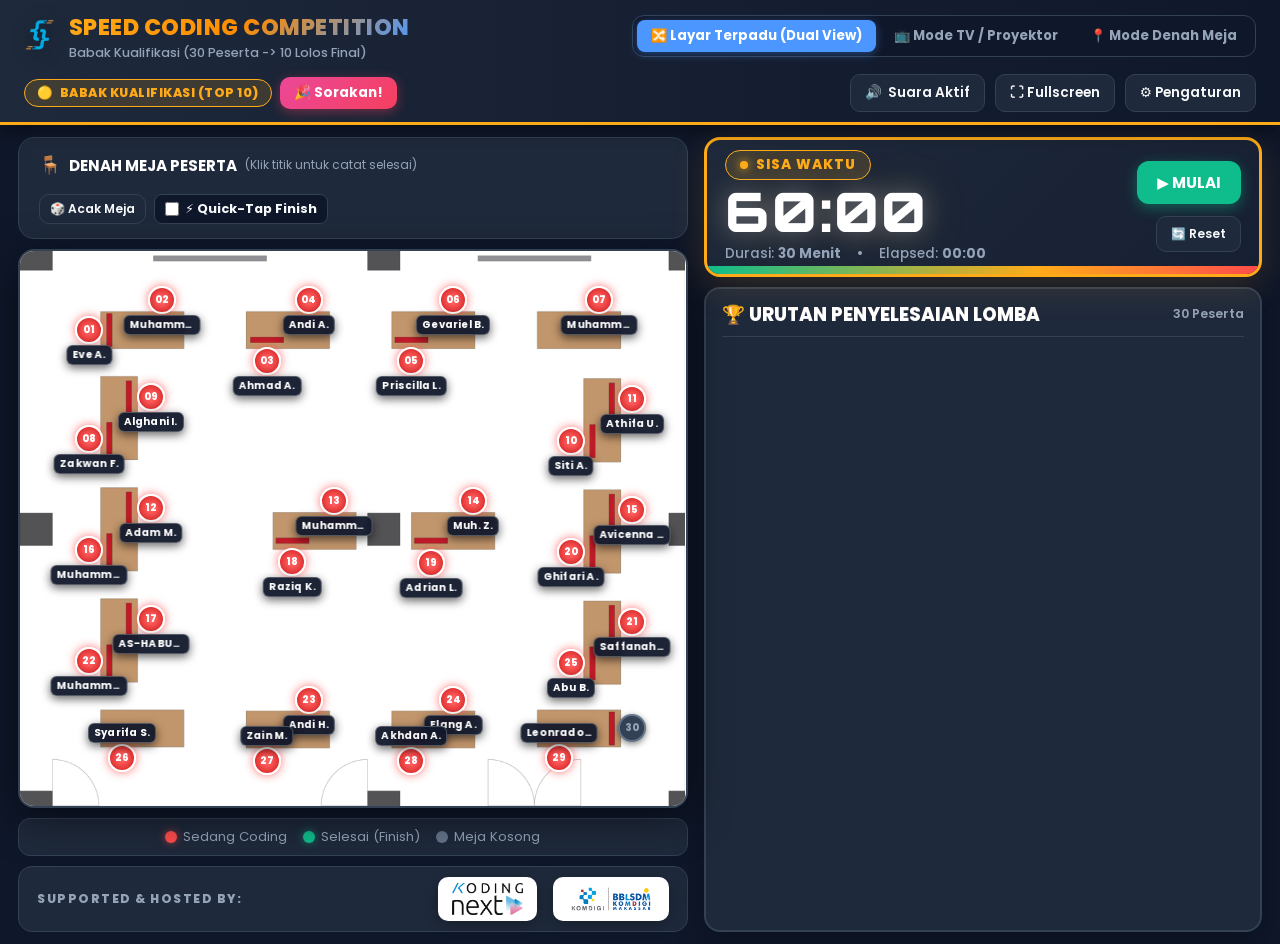
==== commit 4582bfb3: "feat: 29 peserta spreadsheet sync, seat drag-swap & randomizer, Google Apps Script round routing, lo" ====
--- a/index.html
+++ b/index.html
@@ -14,10 +14,12 @@
   <!-- TOP HEADER -->
   <header class="app-header">
     <div class="brand-wrapper">
-      <div class="scratch-cat-badge" title="Scratch Speed Coding">🐱</div>
+      <div class="main-logo-container" title="Speed Coding Competition">
+        <img src="assets/logo_speedcoding.png" alt="Speed Coding" class="app-main-logo">
+      </div>
       <div class="title-group">
         <h1 id="headerEventTitle">SPEED CODING</h1>
-        <p id="headerEventSubtitle">Scratch Championship - Tingkat SD & SMP</p>
+        <p id="headerEventSubtitle">Competition - Tingkat SD & SMP</p>
       </div>
     </div>
 
@@ -71,7 +73,10 @@
           <span style="font-size: 0.75rem; color: var(--text-secondary);">(Klik titik untuk catat selesai)</span>
         </div>
 
-        <div style="display: flex; align-items: center; gap: 14px;">
+        <div style="display: flex; align-items: center; gap: 8px;">
+          <button class="nav-btn" id="btnRandomizeSeatsDual" style="font-size: 0.76rem; padding: 5px 10px;" title="Acak Posisi Kursi Peserta">
+            🎲 Acak Meja
+          </button>
           <label style="display: flex; align-items: center; gap: 6px; font-size: 0.8rem; cursor: pointer; background: var(--bg-dark); padding: 5px 10px; border-radius: 8px; border: 1px solid var(--border-color);">
             <input type="checkbox" id="checkQuickTapDual" style="accent-color: var(--scratch-orange); width: 14px; height: 14px;">
             <span>⚡ <strong>Quick-Tap Finish</strong></span>
@@ -92,30 +97,19 @@
         <div class="legend-item"><span class="legend-dot gray"></span><span>Meja Kosong</span></div>
       </div>
 
-      <!-- DUAL VIEW SPONSOR & OFFICE LOGO STRIP -->
+      <!-- DUAL VIEW SPONSOR STRIP -->
       <div class="dual-sponsor-strip">
         <div class="dual-sponsor-label">SUPPORTED & HOSTED BY:</div>
         <div class="dual-sponsor-logos">
-          <!-- Scratch Brand -->
-          <div style="display: flex; align-items: center; gap: 6px;">
-            <svg viewBox="0 0 100 35" fill="none" style="height: 20px; width: auto;">
-              <path d="M12 28C6 28 2 24 2 18C2 12 6 8 12 8C17 8 20 11 21 14L16 16C15.5 14 14 13 12 13C9 13 7 15 7 18C7 21 9 23 12 23C14 23 15.5 22 16 20L21 22C20 25 17 28 12 28Z" fill="#FFAB19"/>
-              <path d="M26 8H31V28H26V8Z" fill="#4C97FF"/>
-              <path d="M37 14C37 10 40 8 44 8C48 8 51 10 51 14V28H46V15C46 13.5 45 13 44 13C43 13 42 13.5 42 15V28H37V14Z" fill="#0FBD8C"/>
-              <path d="M57 18C57 12 61 8 67 8C73 8 77 12 77 18C77 24 73 28 67 28C61 28 57 24 57 18ZM72 18C72 14.5 70 13 67 13C64 13 62 14.5 62 18C62 21.5 64 23 67 23C70 23 72 21.5 72 18Z" fill="#9966FF"/>
-              <path d="M82 8H87V13H93V18H87V28H82V8Z" fill="#FF4C4C"/>
-            </svg>
-            <span style="font-size: 0.72rem; font-weight: 800; color: var(--scratch-orange);">SCRATCH</span>
-          </div>
-
-          <!-- Office / Organizer Host Badge -->
-          <div class="office-host-badge" id="officeLogoBadge">
-            <span style="font-size: 0.85rem;">🏢</span>
-            <span id="officeNameLabel">Panitia Penyelenggara</span>
-          </div>
-
-          <!-- Dynamic Custom Sponsor Logo -->
-          <img id="customSponsorImgDual" class="sponsor-mini-logo" style="display: none;" alt="Logo Sponsor">
+          <!-- Koding Next Sponsor -->
+          <div class="sponsor-card-pill" title="Koding Next">
+            <img src="assets/logo_koding_next.png" alt="Koding Next" class="sponsor-img-kodingnext">
+          </div>
+
+          <!-- Komdigi x BBLSDM Makassar Sponsor -->
+          <div class="sponsor-card-pill" title="Kementerian Komunikasi dan Digital RI">
+            <img src="assets/logo_komdigi.png" alt="Komdigi x BBLSDM Komdigi Makassar" class="sponsor-img-komdigi">
+          </div>
         </div>
       </div>
     </div>
@@ -124,7 +118,7 @@
     <div class="dual-right-col">
       
       <!-- HERO SISA WAKTU BOX -->
-      <section class="timer-hero-box" style="padding: 18px 24px;">
+      <section class="timer-hero-box">
         <div class="timer-left">
           <div class="timer-tag">
             <span class="pulse-dot" id="timerPulseDotDual"></span>
@@ -176,21 +170,18 @@
     <aside class="sidebar-logo-card">
       <div style="width: 100%; text-align: center;">
         <div class="logo-section-title">OFFICIAL SPONSORS & PARTNERS</div>
-        <div class="logo-display-area">
-          <div class="scratch-official-brand">
-            <svg viewBox="0 0 100 35" fill="none" xmlns="http://www.w3.org/2000/svg">
-              <path d="M12 28C6 28 2 24 2 18C2 12 6 8 12 8C17 8 20 11 21 14L16 16C15.5 14 14 13 12 13C9 13 7 15 7 18C7 21 9 23 12 23C14 23 15.5 22 16 20L21 22C20 25 17 28 12 28Z" fill="#FFAB19"/>
-              <path d="M26 8H31V28H26V8Z" fill="#4C97FF"/>
-              <path d="M37 14C37 10 40 8 44 8C48 8 51 10 51 14V28H46V15C46 13.5 45 13 44 13C43 13 42 13.5 42 15V28H37V14Z" fill="#0FBD8C"/>
-              <path d="M57 18C57 12 61 8 67 8C73 8 77 12 77 18C77 24 73 28 67 28C61 28 57 24 57 18ZM72 18C72 14.5 70 13 67 13C64 13 62 14.5 62 18C62 21.5 64 23 67 23C70 23 72 21.5 72 18Z" fill="#9966FF"/>
-              <path d="M82 8H87V13H93V18H87V28H82V8Z" fill="#FF4C4C"/>
-            </svg>
-            <span>SCRATCH EDITION</span>
-          </div>
-
-          <img id="customLogoImgTV" class="sponsor-logo" style="display: none;" alt="Logo Sponsor">
-          
-          <div style="font-size: 0.75rem; color: var(--text-secondary); line-height: 1.4; padding: 0 10px; margin-top: 10px;">
+        <div class="logo-display-area" style="display: flex; flex-direction: column; align-items: center; gap: 16px; padding: 20px 10px;">
+          <!-- Koding Next Official TV Brand -->
+          <div class="tv-sponsor-card-pill" title="Koding Next">
+            <img src="assets/logo_koding_next.png" alt="Koding Next" class="tv-sponsor-img-kodingnext">
+          </div>
+
+          <!-- Komdigi RI Official TV Brand -->
+          <div class="tv-sponsor-card-pill" title="Kementerian Komunikasi dan Digital RI">
+            <img src="assets/logo_komdigi.png" alt="Komdigi x BBLSDM Komdigi Makassar" class="tv-sponsor-img-komdigi">
+          </div>
+
+          <div style="font-size: 0.8rem; color: var(--text-secondary); line-height: 1.5; padding: 0 10px; margin-top: 10px;">
             Ajang ketangkasan logika, algoritma & kecepatan memprogram animasi/game interaktif
           </div>
         </div>
@@ -404,19 +395,34 @@
 
       <div class="form-group">
         <label class="form-label">Integrasi Google Spreadsheet (Link CSV Publik)</label>
-        <input type="url" class="form-input" id="inputGoogleSheetUrl" placeholder="Link publish CSV spreadsheet">
+        <input type="url" class="form-input" id="inputGoogleSheetUrl" value="https://docs.google.com/spreadsheets/d/e/2PACX-1vTrV8pl3SH7VxXYS8pbg0HSUdUR_MdLMl7QSxa0n1pOHwy_uBr6o2E35P38haRn-iJVL2BKceEPRHyI/pub?output=csv" placeholder="Link publish CSV spreadsheet">
         <div style="font-size: 0.75rem; color: var(--text-secondary); margin-top: 4px;">
           Format kolom: Nama, Kategori (SD/SMP), Sekolah
         </div>
       </div>
 
-      <div style="display: flex; gap: 8px; margin-top: 8px;">
-        <button class="nav-btn primary" id="btnSyncGoogleSheets" style="flex: 1; justify-content: center;">
-          📥 Tarik Data Spreadsheet
-        </button>
-        <button class="nav-btn" id="btnExportCSV" style="flex: 1; justify-content: center;">
+      <div class="form-group">
+        <label class="form-label">Google Apps Script Web App URL (Auto-Sync Seluruh Sheet Juri)</label>
+        <input type="url" class="form-input" id="inputAppsScriptUrl" placeholder="https://script.google.com/macros/s/.../exec">
+        <div style="font-size: 0.75rem; color: var(--text-secondary); margin-top: 4px;">
+          Otomatis mengisi kolom "Kecepatan Penyelesaian" ke seluruh Sheet Juri (Penyisihan / Final) saat peserta selesai.
+        </div>
+      </div>
+
+      <div style="display: flex; gap: 8px; margin-top: 8px; flex-wrap: wrap;">
+        <button class="nav-btn primary" id="btnSyncGoogleSheets" style="flex: 1; justify-content: center; min-width: 130px;">
+          📥 Tarik Google Sheet
+        </button>
+        <button class="nav-btn" id="btnImportLocalCSV" style="flex: 1; justify-content: center; min-width: 130px;">
+          📂 Impor CSV Komputer
+        </button>
+        <button class="nav-btn" id="btnExportCSV" style="flex: 1; justify-content: center; min-width: 130px;">
           📤 Ekspor Hasil (CSV)
         </button>
+        <button class="nav-btn" id="btnSyncAllToSheets" style="flex: 100%; justify-content: center; background: #10b981; color: #fff; font-weight: 700; border-color: #059669; margin-top: 4px;">
+          🚀 Kirim Semua Waktu Selesai ke Google Spreadsheet
+        </button>
+        <input type="file" id="inputFileCSV" accept=".csv,text/csv,text/plain" style="display: none;">
       </div>
 
       <div class="modal-actions" style="margin-top: 20px;">
--- a/style.css
+++ b/style.css
@@ -92,16 +92,17 @@
 /* DUAL VIEW CONTAINER (ALL-IN-ONE SPLIT SCREEN) */
 .dual-view-container {
   display: grid;
-  grid-template-columns: 1.15fr 1fr;
-  gap: 20px;
-  padding: 20px 24px;
+  grid-template-columns: minmax(0, 1.2fr) minmax(0, 1fr);
+  gap: 16px;
+  padding: 12px 18px;
   flex: 1;
   max-width: 1920px;
   margin: 0 auto;
   width: 100%;
-}
-
-@media (max-width: 1200px) {
+  box-sizing: border-box;
+}
+
+@media (max-width: 1100px) {
   .dual-view-container {
     grid-template-columns: 1fr;
   }
@@ -110,19 +111,55 @@
 .dual-left-col {
   display: flex;
   flex-direction: column;
-  gap: 16px;
+  gap: 10px;
+  min-width: 0;
 }
 
 .dual-right-col {
   display: flex;
   flex-direction: column;
-  gap: 16px;
+  gap: 10px;
+  min-width: 0;
+}
+
+.dual-view-container .timer-hero-box {
+  padding: 10px 18px !important;
+  border-radius: 16px;
+}
+
+.dual-view-container .timer-digits {
+  font-size: 3.4rem !important;
+}
+
+.dual-view-container .scoreboard-section {
+  padding: 12px 16px;
+  border-radius: 16px;
+  min-height: auto;
 }
 
 .brand-wrapper {
   display: flex;
   align-items: center;
   gap: 14px;
+}
+
+.main-logo-container {
+  display: flex;
+  align-items: center;
+  justify-content: center;
+}
+
+.app-main-logo {
+  height: 48px;
+  width: auto;
+  max-width: 90px;
+  object-fit: contain;
+  filter: drop-shadow(0 3px 10px rgba(0, 0, 0, 0.4));
+  transition: transform 0.2s ease;
+}
+
+.app-main-logo:hover {
+  transform: scale(1.05);
 }
 
 .scratch-cat-badge {
@@ -391,7 +428,7 @@
   }
 }
 
-/* DUAL VIEW SPONSOR & OFFICE LOGO STRIP */
+/* DUAL VIEW SPONSOR STRIP (ENLARGED & CLEAN) */
 .dual-sponsor-strip {
   background: var(--bg-card);
   border: 1px solid var(--border-color);
@@ -405,7 +442,7 @@
 }
 
 .dual-sponsor-label {
-  font-size: 0.72rem;
+  font-size: 0.76rem;
   font-weight: 800;
   letter-spacing: 1.5px;
   color: var(--text-secondary);
@@ -415,11 +452,73 @@
 .dual-sponsor-logos {
   display: flex;
   align-items: center;
-  gap: 20px;
-}
-
-.sponsor-mini-logo {
-  max-height: 38px;
+  gap: 16px;
+  flex-wrap: wrap;
+}
+
+.sponsor-card-pill {
+  background: #ffffff;
+  padding: 6px 14px;
+  border-radius: 10px;
+  display: flex;
+  align-items: center;
+  justify-content: center;
+  box-shadow: 0 4px 14px rgba(0, 0, 0, 0.25);
+  transition: transform 0.18s ease;
+}
+
+.sponsor-card-pill:hover {
+  transform: translateY(-2px);
+}
+
+.sponsor-img-kodingnext {
+  height: 32px;
+  width: auto;
+  max-width: 140px;
+  object-fit: contain;
+  display: block;
+}
+
+.sponsor-img-komdigi {
+  height: 32px;
+  width: auto;
+  max-width: 190px;
+  object-fit: contain;
+  display: block;
+}
+
+/* TV MODE SPONSOR PILLS (PROMINENT FOR 75-100+ INCH TV) */
+.tv-sponsor-card-pill {
+  background: #ffffff;
+  padding: 12px 20px;
+  border-radius: 16px;
+  width: 100%;
+  display: flex;
+  align-items: center;
+  justify-content: center;
+  box-shadow: 0 6px 20px rgba(0, 0, 0, 0.35);
+  transition: transform 0.2s ease;
+}
+
+.tv-sponsor-card-pill:hover {
+  transform: scale(1.03);
+}
+
+.tv-sponsor-img-kodingnext {
+  height: 48px;
+  width: auto;
+  max-width: 190px;
+  object-fit: contain;
+  display: block;
+}
+
+.tv-sponsor-img-komdigi {
+  height: 48px;
+  width: auto;
+  max-width: 210px;
+  object-fit: contain;
+  display: block;
+}
   max-width: 130px;
   object-fit: contain;
   filter: drop-shadow(0 2px 6px rgba(0,0,0,0.4));
@@ -579,8 +678,8 @@
 /* LEADERBOARD TABLE / CARDS (COMPACT DUAL-COLUMN NO SCROLL) */
 .leaderboard-grid.compact-grid {
   display: grid;
-  grid-template-columns: 1fr 1fr;
-  gap: 7px 14px;
+  grid-template-columns: minmax(0, 1fr) minmax(0, 1fr);
+  gap: 5px 8px;
   max-height: none;
   overflow: visible;
   padding-right: 0;
@@ -590,20 +689,22 @@
 
 @media (max-width: 900px) {
   .leaderboard-grid.compact-grid {
-    grid-template-columns: 1fr;
+    grid-template-columns: minmax(0, 1fr);
   }
 }
 
 .rank-row.compact-row {
   background: #182234;
   border: 1px solid var(--border-color);
-  border-radius: 10px;
-  padding: 8px 14px;
-  display: flex;
-  align-items: center;
-  gap: 10px;
+  border-radius: 8px;
+  padding: 4px 8px;
+  display: flex;
+  align-items: center;
+  gap: 6px;
   transition: background 0.15s ease, border-color 0.15s ease;
-  min-height: 38px;
+  min-height: 32px;
+  min-width: 0;
+  overflow: hidden;
 }
 
 .rank-row.compact-row:hover {
@@ -625,10 +726,10 @@
 
 .compact-rank-num {
   font-family: 'Orbitron', monospace;
-  font-size: 0.88rem;
+  font-size: 0.8rem;
   font-weight: 800;
   color: #94a3b8;
-  width: 28px;
+  width: 24px;
   text-align: center;
   flex-shrink: 0;
 }
@@ -638,7 +739,7 @@
 }
 
 .compact-participant-name {
-  font-size: 0.92rem;
+  font-size: 0.82rem;
   font-weight: 700;
   color: #ffffff;
   flex: 1;
@@ -646,36 +747,40 @@
   overflow: hidden;
   text-overflow: ellipsis;
   letter-spacing: 0.2px;
+  min-width: 0;
 }
 
 .compact-school {
-  font-size: 0.76rem;
+  font-size: 0.7rem;
   color: var(--text-secondary);
-  margin-left: 6px;
+  margin-left: 4px;
   font-weight: 400;
+  overflow: hidden;
+  text-overflow: ellipsis;
+  white-space: nowrap;
 }
 
 .compact-time-badge {
   font-family: 'Orbitron', monospace;
-  font-size: 0.88rem;
+  font-size: 0.78rem;
   font-weight: 800;
   color: var(--scratch-green);
   background: rgba(16, 185, 129, 0.2);
   border: 1px solid rgba(16, 185, 129, 0.5);
-  padding: 3px 9px;
-  border-radius: 6px;
+  padding: 2px 6px;
+  border-radius: 5px;
   flex-shrink: 0;
   letter-spacing: 0.5px;
 }
 
 .compact-coding-badge {
-  font-size: 0.72rem;
+  font-size: 0.65rem;
   font-weight: 700;
   color: #94a3b8;
   background: rgba(255, 255, 255, 0.06);
   border: 1px solid rgba(255, 255, 255, 0.12);
-  padding: 3px 8px;
-  border-radius: 6px;
+  padding: 2px 6px;
+  border-radius: 5px;
   flex-shrink: 0;
   letter-spacing: 0.5px;
 }
@@ -903,18 +1008,21 @@
 .floorplan-wrapper {
   position: relative;
   width: 100%;
-  max-width: 1024px;
+  max-width: 100%;
   margin: 0 auto;
   background: #ffffff;
-  border-radius: 20px;
+  border-radius: 16px;
   box-shadow: 0 10px 40px rgba(0, 0, 0, 0.5);
   overflow: hidden;
-  border: 3px solid var(--border-color);
+  border: 2px solid var(--border-color);
+  aspect-ratio: 1024 / 855;
+  max-height: calc(100vh - 165px);
 }
 
 .floorplan-image {
   width: 100%;
-  height: auto;
+  height: 100%;
+  object-fit: contain;
   display: block;
   user-select: none;
   pointer-events: none;
@@ -937,6 +1045,29 @@
   transition: transform 0.18s cubic-bezier(0.175, 0.885, 0.32, 1.275);
   z-index: 10;
   box-shadow: 0 2px 8px rgba(0, 0, 0, 0.4);
+  touch-action: manipulation;
+  user-select: none;
+  -webkit-tap-highlight-color: transparent;
+}
+
+.seat-pin[draggable="true"] {
+  cursor: grab;
+}
+
+.seat-pin[draggable="true"]:active {
+  cursor: grabbing;
+}
+
+.seat-pin.is-dragging {
+  opacity: 0.45;
+  transform: translate(-50%, -50%) scale(0.9);
+}
+
+.seat-pin.drag-hover {
+  transform: translate(-50%, -50%) scale(1.4) !important;
+  box-shadow: 0 0 20px #ffab19, 0 0 35px #00b5e2 !important;
+  border: 2px dashed #ffe600 !important;
+  z-index: 60 !important;
 }
 
 .seat-pin:hover {
@@ -1108,6 +1239,23 @@
   background: rgba(6, 44, 30, 0.94);
 }
 
+/* DUAL VIEW COMPACT BADGE ADJUSTMENTS */
+.dual-view-container .seat-pin-name-badge {
+  padding: 1px 5px;
+  max-width: 105px;
+  gap: 4px;
+}
+
+.dual-view-container .seat-name-label {
+  font-size: 0.64rem;
+  max-width: 65px;
+}
+
+.dual-view-container .seat-time-label {
+  font-size: 0.62rem;
+  padding: 1px 4px;
+}
+
 /* MODAL DIALOGS */
 .modal-backdrop {
   position: fixed;
@@ -1121,6 +1269,9 @@
   opacity: 0;
   pointer-events: none;
   transition: opacity 0.2s ease;
+  padding: 16px;
+  overflow-y: auto;
+  box-sizing: border-box;
 }
 
 .modal-backdrop.open {
@@ -1138,6 +1289,10 @@
   box-shadow: 0 20px 50px rgba(0, 0, 0, 0.6);
   transform: scale(0.95);
   transition: transform 0.2s ease;
+  max-height: calc(100vh - 40px);
+  overflow-y: auto;
+  margin: auto;
+  box-sizing: border-box;
 }
 
 .modal-backdrop.open .modal-card {
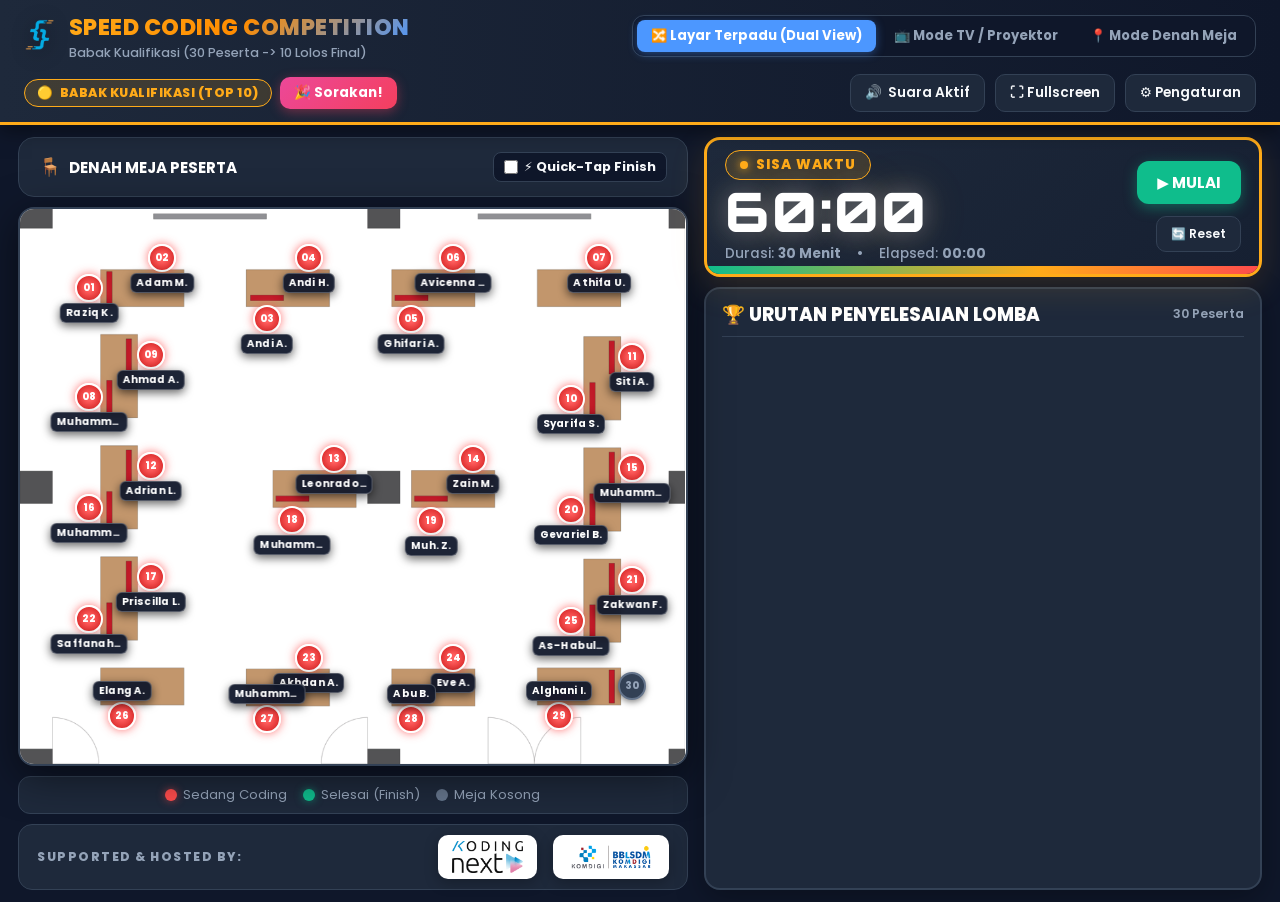
==== commit 91ab451e: "fix: spreadsheet PESERTA sync, drag-and-drop chair swap, UI cleanup and Netlify deployment setup" ====
--- a/index.html
+++ b/index.html
@@ -70,13 +70,9 @@
         <div style="display: flex; align-items: center; gap: 8px;">
           <span style="font-size: 1.1rem;">🪑</span>
           <strong style="color: #fff; font-size: 0.95rem;">DENAH MEJA PESERTA</strong>
-          <span style="font-size: 0.75rem; color: var(--text-secondary);">(Klik titik untuk catat selesai)</span>
         </div>
 
         <div style="display: flex; align-items: center; gap: 8px;">
-          <button class="nav-btn" id="btnRandomizeSeatsDual" style="font-size: 0.76rem; padding: 5px 10px;" title="Acak Posisi Kursi Peserta">
-            🎲 Acak Meja
-          </button>
           <label style="display: flex; align-items: center; gap: 6px; font-size: 0.8rem; cursor: pointer; background: var(--bg-dark); padding: 5px 10px; border-radius: 8px; border: 1px solid var(--border-color);">
             <input type="checkbox" id="checkQuickTapDual" style="accent-color: var(--scratch-orange); width: 14px; height: 14px;">
             <span>⚡ <strong>Quick-Tap Finish</strong></span>
--- a/style.css
+++ b/style.css
@@ -738,6 +738,48 @@
   color: var(--scratch-green);
 }
 
+.compact-seat-badge {
+  font-family: 'Fredoka', 'Poppins', sans-serif;
+  font-size: 0.72rem;
+  font-weight: 700;
+  padding: 1px 6px;
+  border-radius: 6px;
+  background: rgba(255, 171, 25, 0.16);
+  color: #ffb833;
+  border: 1px solid rgba(255, 171, 25, 0.35);
+  white-space: nowrap;
+  flex-shrink: 0;
+  letter-spacing: 0.3px;
+}
+
+.category-pill {
+  font-size: 0.62rem;
+  font-weight: 800;
+  padding: 1px 5px;
+  border-radius: 4px;
+  margin-left: 5px;
+  vertical-align: middle;
+  display: inline-block;
+  line-height: 1.2;
+}
+
+.category-pill.sd {
+  background: rgba(16, 185, 129, 0.2);
+  color: #34d399;
+  border: 1px solid rgba(16, 185, 129, 0.45);
+}
+
+.category-pill.smp {
+  background: rgba(168, 85, 247, 0.22);
+  color: #c084fc;
+  border: 1px solid rgba(168, 85, 247, 0.45);
+}
+
+.participant-name-text {
+  font-weight: 700;
+  color: #ffffff;
+}
+
 .compact-participant-name {
   font-size: 0.82rem;
   font-weight: 700;
@@ -1068,6 +1110,17 @@
   box-shadow: 0 0 20px #ffab19, 0 0 35px #00b5e2 !important;
   border: 2px dashed #ffe600 !important;
   z-index: 60 !important;
+}
+
+@keyframes pinSwappedPop {
+  0% { transform: translate(-50%, -50%) scale(1); filter: brightness(1); }
+  40% { transform: translate(-50%, -50%) scale(1.55); filter: brightness(1.8); box-shadow: 0 0 24px #ffab19, 0 0 36px #00b5e2; }
+  100% { transform: translate(-50%, -50%) scale(1); filter: brightness(1); }
+}
+
+.seat-pin.seat-pin-swapped {
+  animation: pinSwappedPop 0.75s cubic-bezier(0.175, 0.885, 0.32, 1.275);
+  z-index: 55 !important;
 }
 
 .seat-pin:hover {
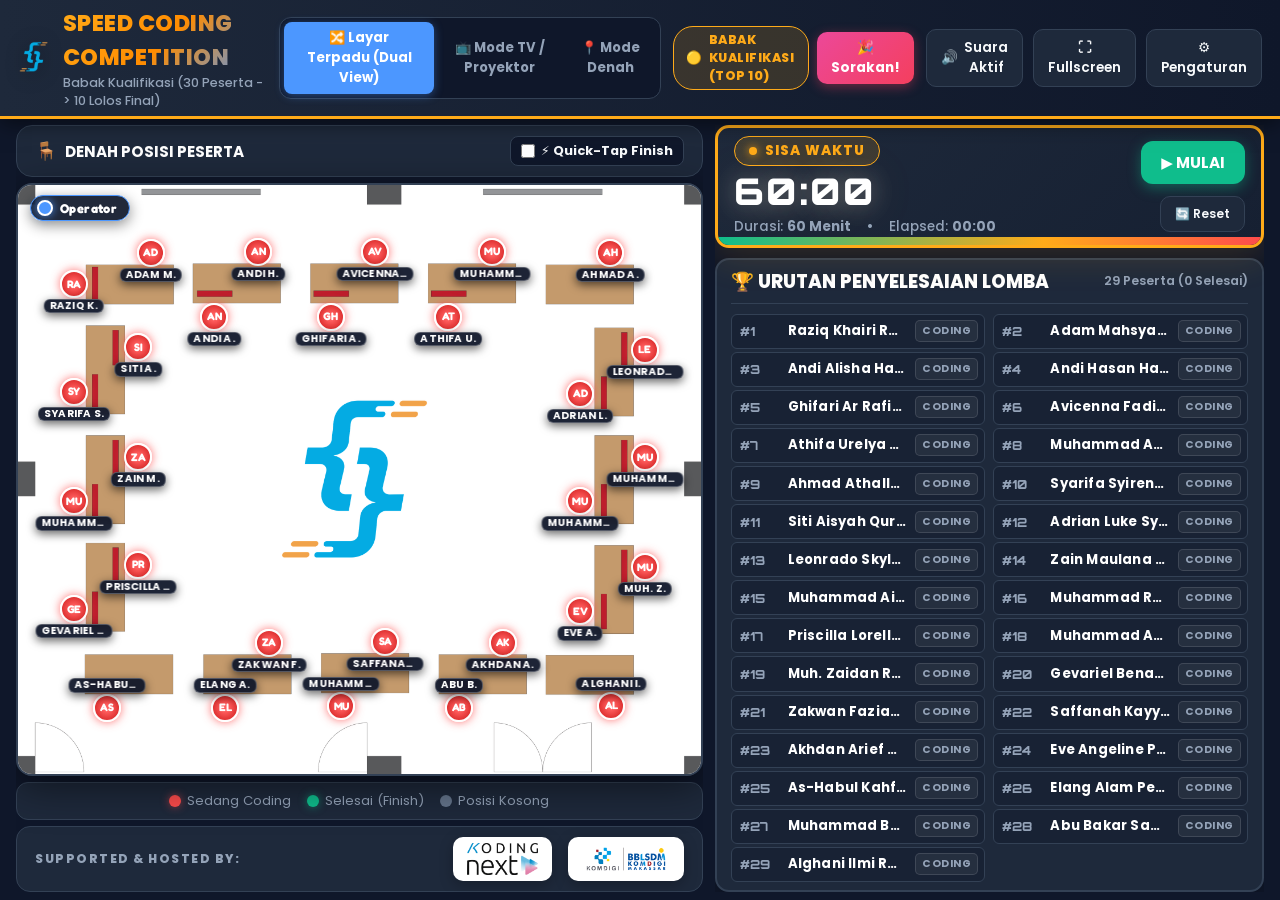
==== commit c3230afc: "fix: sync Final mode from Rekapitulasi Final sheet, floorplan layout 2.0 & UI contrast" ====
--- a/index.html
+++ b/index.html
@@ -31,8 +31,8 @@
       <button class="view-mode-btn" id="btnModeTV" title="Fokus Layar TV / Proyektor (Foto 1)">
         📺 Mode TV / Proyektor
       </button>
-      <button class="view-mode-btn" id="btnModeFloor" title="Fokus Denah Meja Ruangan (Foto 2)">
-        📍 Mode Denah Meja
+      <button class="view-mode-btn" id="btnModeFloor" title="Fokus Denah Ruangan (Foto 2)">
+        📍 Mode Denah
       </button>
     </div>
 
@@ -41,6 +41,9 @@
       <div class="round-badge-pill qualification" id="headerRoundBadge">
         <span>🟡</span> <span id="headerRoundText">BABAK KUALIFIKASI (TOP 10)</span>
       </div>
+      <button class="nav-btn" id="btnQuickSyncFinal" style="padding: 4px 10px; font-size: 0.78rem; display: none; background: #059669; color: #fff; font-weight: 700; border: none; border-radius: 8px;" title="Tarik data nama finalis dari Sheet Rekapitulasi Final">
+        🔄 Tarik Finalis
+      </button>
       <button class="btn-cheer" id="btnGlobalCheer" title="Putar Suara Sorakan / Selebrasi Selesai">
         🎉 Sorakan!
       </button>
@@ -69,7 +72,7 @@
       <div class="operator-toolbar" style="margin-bottom: 0;">
         <div style="display: flex; align-items: center; gap: 8px;">
           <span style="font-size: 1.1rem;">🪑</span>
-          <strong style="color: #fff; font-size: 0.95rem;">DENAH MEJA PESERTA</strong>
+          <strong style="color: #fff; font-size: 0.95rem;">DENAH POSISI PESERTA</strong>
         </div>
 
         <div style="display: flex; align-items: center; gap: 8px;">
@@ -82,6 +85,10 @@
 
       <!-- INTERACTIVE FLOORPLAN -->
       <div class="floorplan-wrapper" id="floorplanContainerDual">
+        <div class="floorplan-operator-badge">
+          <span class="operator-badge-circle"></span>
+          <span class="operator-badge-text">Operator</span>
+        </div>
         <img src="assets/floorplan.png" alt="Denah Meja Lomba Speed Coding" class="floorplan-image">
         <!-- Interactive pins injected here -->
       </div>
@@ -90,7 +97,7 @@
       <div class="op-legend" style="justify-content: center; background: var(--bg-card); padding: 8px 14px; border-radius: 12px; border: 1px solid var(--border-color);">
         <div class="legend-item"><span class="legend-dot red"></span><span>Sedang Coding</span></div>
         <div class="legend-item"><span class="legend-dot green"></span><span>Selesai (Finish)</span></div>
-        <div class="legend-item"><span class="legend-dot gray"></span><span>Meja Kosong</span></div>
+        <div class="legend-item"><span class="legend-dot gray"></span><span>Posisi Kosong</span></div>
       </div>
 
       <!-- DUAL VIEW SPONSOR STRIP -->
@@ -176,16 +183,12 @@
           <div class="tv-sponsor-card-pill" title="Kementerian Komunikasi dan Digital RI">
             <img src="assets/logo_komdigi.png" alt="Komdigi x BBLSDM Komdigi Makassar" class="tv-sponsor-img-komdigi">
           </div>
-
-          <div style="font-size: 0.8rem; color: var(--text-secondary); line-height: 1.5; padding: 0 10px; margin-top: 10px;">
-            Ajang ketangkasan logika, algoritma & kecepatan memprogram animasi/game interaktif
-          </div>
         </div>
       </div>
 
       <div class="event-stats-pill-group">
         <div class="stat-pill">
-          <span class="label">Total Meja/Peserta</span>
+          <span class="label">Total Peserta</span>
           <span class="value" id="statTotalSeatsTV">30</span>
         </div>
         <div class="stat-pill">
@@ -266,11 +269,15 @@
       <div class="op-legend">
         <div class="legend-item"><span class="legend-dot red"></span><span>Sedang Coding</span></div>
         <div class="legend-item"><span class="legend-dot green"></span><span>Selesai (Finish)</span></div>
-        <div class="legend-item"><span class="legend-dot gray"></span><span>Meja Kosong</span></div>
+        <div class="legend-item"><span class="legend-dot gray"></span><span>Posisi Kosong</span></div>
       </div>
     </section>
 
     <section class="floorplan-wrapper" id="floorplanContainerSolo">
+      <div class="floorplan-operator-badge">
+        <span class="operator-badge-circle"></span>
+        <span class="operator-badge-text">Operator</span>
+      </div>
       <img src="assets/floorplan.png" alt="Denah Meja Lomba Speed Coding" class="floorplan-image">
     </section>
   </main>
@@ -282,7 +289,7 @@
     <div class="modal-card">
       <div class="modal-header">
         <div class="modal-title">
-          <span>🪑</span> <span id="modalSeatTitle">Pengaturan Meja 01</span>
+          <span>🪑</span> <span id="modalSeatTitle">Pengaturan Peserta</span>
         </div>
         <button class="modal-close-btn" id="btnCloseSeatModal">&times;</button>
       </div>
@@ -327,7 +334,7 @@
 
       <div class="modal-actions" style="margin-top: 20px;">
         <button class="nav-btn" id="btnUnassignSeat" style="color: var(--scratch-red); margin-right: auto;">
-          🗑 Kosongkan Meja
+          🗑 Kosongkan Posisi
         </button>
         <button class="nav-btn primary" id="btnSaveSeat">Tutup & Simpan</button>
       </div>
@@ -367,10 +374,13 @@
           ⚡ Otomatisasi Transisi Babak:
         </div>
         <div style="font-size: 0.78rem; color: var(--text-secondary); margin-bottom: 8px;">
-          Setelah babak kualifikasi selesai, Anda dapat langsung mengunci 10 peserta terbaik dan memindahkannya ke Meja 01–10 untuk Babak Final.
-        </div>
-        <button type="button" class="nav-btn orange" id="btnAdvanceTop10" style="width: 100%; justify-content: center; font-size: 0.82rem;">
-          🚀 Kunci & Loloskan Top 10 ke Babak Final
+          Peserta Babak Final mengacu langsung pada Sheet "Rekapitulasi Final". Jika dewan juri telah mengisi finalis pada spreadsheet, klik tombol di bawah untuk langsung memuat finalis ke dalam sistem.
+        </div>
+        <button type="button" class="nav-btn orange" id="btnSyncFinalistsFromSheet" style="width: 100%; justify-content: center; font-size: 0.82rem; margin-bottom: 6px;">
+          🔄 Tarik Finalis dari Sheet "Rekapitulasi Final"
+        </button>
+        <button type="button" class="nav-btn" id="btnAdvanceTop10" style="width: 100%; justify-content: center; font-size: 0.78rem; color: var(--text-secondary);">
+          ⚡ Atau Otomatis Kunci Top 10 Kualifikasi ke Final
         </button>
       </div>
 
--- a/style.css
+++ b/style.css
@@ -29,28 +29,54 @@
   -webkit-font-smoothing: antialiased;
 }
 
+html {
+  height: 100%;
+  width: 100%;
+  margin: 0;
+  padding: 0;
+  overflow: hidden;
+}
+
 body {
   background-color: var(--bg-dark);
   color: var(--text-primary);
-  min-height: 100vh;
+  height: 100vh;
+  height: 100dvh;
+  width: 100%;
+  margin: 0;
+  padding: 0;
   display: flex;
   flex-direction: column;
-  overflow-x: hidden;
+  overflow: hidden;
+  box-sizing: border-box;
+}
+
+/* Global scrollbar hiding for crisp zero-scroll fullscreen presentation */
+* {
+  scrollbar-width: none !important;
+  -ms-overflow-style: none !important;
+}
+*::-webkit-scrollbar {
+  display: none !important;
+  width: 0 !important;
+  height: 0 !important;
 }
 
 /* NAVIGATION HEADER */
 .app-header {
+  flex-shrink: 0;
   background: linear-gradient(90deg, #1e293b 0%, #0f172a 100%);
   border-bottom: 3px solid var(--scratch-orange);
-  padding: 10px 24px;
+  padding: 6px 18px;
   display: flex;
   align-items: center;
   justify-content: space-between;
   box-shadow: 0 4px 20px rgba(0, 0, 0, 0.5);
   z-index: 50;
   position: relative;
-  flex-wrap: wrap;
+  flex-wrap: nowrap;
   gap: 12px;
+  box-sizing: border-box;
 }
 
 /* VIEW MODE SELECTOR (DUAL VIEW, TV, FLOORPLAN) */
@@ -89,52 +115,86 @@
   box-shadow: 0 2px 10px rgba(76, 151, 255, 0.4);
 }
 
+/* VIEW MODE CONTENT WRAPPERS */
+.view-mode-content {
+  flex: 1;
+  min-height: 0;
+  height: 100%;
+  overflow: hidden;
+  box-sizing: border-box;
+  display: none;
+}
+
+.view-mode-content.active,
+#viewDual:not([style*="display: none"]) {
+  display: flex;
+  flex-direction: column;
+}
+
 /* DUAL VIEW CONTAINER (ALL-IN-ONE SPLIT SCREEN) */
 .dual-view-container {
   display: grid;
-  grid-template-columns: minmax(0, 1.2fr) minmax(0, 1fr);
-  gap: 16px;
-  padding: 12px 18px;
+  grid-template-columns: minmax(0, 1.25fr) minmax(0, 1fr);
+  gap: 12px;
+  padding: 6px 16px 8px 16px;
+  height: 100%;
+  max-height: 100%;
   flex: 1;
-  max-width: 1920px;
-  margin: 0 auto;
+  min-height: 0;
+  overflow: hidden;
+  max-width: 100%;
+  margin: 0;
   width: 100%;
   box-sizing: border-box;
 }
 
-@media (max-width: 1100px) {
-  .dual-view-container {
-    grid-template-columns: 1fr;
-  }
-}
-
 .dual-left-col {
   display: flex;
   flex-direction: column;
-  gap: 10px;
-  min-width: 0;
+  height: 100%;
+  overflow: hidden;
+  min-height: 0;
+  gap: 6px;
+}
+
+.dual-left-col .floorplan-wrapper {
+  flex: 1;
+  min-height: 0;
+  max-height: calc(100% - 74px);
+  aspect-ratio: 1157 / 992;
+  width: auto;
+  margin: 0 auto;
 }
 
 .dual-right-col {
   display: flex;
   flex-direction: column;
-  gap: 10px;
-  min-width: 0;
+  height: 100%;
+  overflow: hidden;
+  min-height: 0;
+  gap: 8px;
 }
 
 .dual-view-container .timer-hero-box {
-  padding: 10px 18px !important;
-  border-radius: 16px;
+  padding: 8px 16px !important;
+  border-radius: 14px;
+  flex-shrink: 0;
+  margin-bottom: 2px;
 }
 
 .dual-view-container .timer-digits {
-  font-size: 3.4rem !important;
+  font-size: clamp(2.3rem, 3.8vh, 3.3rem) !important;
+  line-height: 1.05;
 }
 
 .dual-view-container .scoreboard-section {
-  padding: 12px 16px;
-  border-radius: 16px;
-  min-height: auto;
+  padding: 8px 14px;
+  border-radius: 14px;
+  flex: 1;
+  min-height: 0;
+  display: flex;
+  flex-direction: column;
+  overflow: hidden;
 }
 
 .brand-wrapper {
@@ -247,18 +307,17 @@
   display: grid;
   grid-template-columns: 280px 1fr;
   grid-template-rows: auto 1fr;
-  gap: 20px;
-  padding: 20px 24px;
+  gap: 14px;
+  padding: 8px 18px;
+  height: 100%;
+  max-height: 100%;
   flex: 1;
-  max-width: 1920px;
-  margin: 0 auto;
+  min-height: 0;
+  overflow: hidden;
+  max-width: 100%;
+  margin: 0;
   width: 100%;
-}
-
-@media (max-width: 1024px) {
-  .tv-container {
-    grid-template-columns: 1fr;
-  }
+  box-sizing: border-box;
 }
 
 /* LEFT SIDEBAR: LOGOS & EVENT INFO */
@@ -679,30 +738,33 @@
 .leaderboard-grid.compact-grid {
   display: grid;
   grid-template-columns: minmax(0, 1fr) minmax(0, 1fr);
-  gap: 5px 8px;
-  max-height: none;
-  overflow: visible;
+  grid-template-rows: repeat(15, minmax(0, 1fr));
+  gap: 3px 8px;
+  overflow: hidden;
   padding-right: 0;
   flex: 1;
-  align-content: start;
+  min-height: 0;
 }
 
 @media (max-width: 900px) {
   .leaderboard-grid.compact-grid {
     grid-template-columns: minmax(0, 1fr);
+    grid-template-rows: auto;
+    overflow-y: auto;
   }
 }
 
 .rank-row.compact-row {
   background: #182234;
   border: 1px solid var(--border-color);
-  border-radius: 8px;
-  padding: 4px 8px;
-  display: flex;
-  align-items: center;
-  gap: 6px;
+  border-radius: 6px;
+  padding: 1px 6px;
+  display: flex;
+  align-items: center;
+  gap: 8px;
   transition: background 0.15s ease, border-color 0.15s ease;
-  min-height: 32px;
+  min-height: 0;
+  height: 100%;
   min-width: 0;
   overflow: hidden;
 }
@@ -713,12 +775,6 @@
   transform: none;
 }
 
-/* Qualifier highlight for 1-10 during qualification */
-.rank-row.compact-row.qualifier-top10 {
-  border-left: 4px solid var(--scratch-orange);
-  background: linear-gradient(90deg, rgba(255, 171, 25, 0.08) 0%, #182234 100%);
-}
-
 .rank-row.compact-row.is-finished {
   background: linear-gradient(90deg, rgba(16, 185, 129, 0.14) 0%, #182234 100%);
   border-color: rgba(16, 185, 129, 0.45);
@@ -726,16 +782,20 @@
 
 .compact-rank-num {
   font-family: 'Orbitron', monospace;
-  font-size: 0.8rem;
+  font-size: 0.78rem;
   font-weight: 800;
   color: #94a3b8;
-  width: 24px;
-  text-align: center;
+  min-width: 36px;
+  width: auto;
+  text-align: left;
+  padding-left: 2px;
+  margin-right: 6px;
   flex-shrink: 0;
 }
 
 .compact-row.is-finished .compact-rank-num {
-  color: var(--scratch-green);
+  color: #a7f3d0;
+  text-shadow: 0 0 6px rgba(16, 185, 129, 0.6);
 }
 
 .compact-seat-badge {
@@ -804,15 +864,17 @@
 
 .compact-time-badge {
   font-family: 'Orbitron', monospace;
-  font-size: 0.78rem;
-  font-weight: 800;
-  color: var(--scratch-green);
-  background: rgba(16, 185, 129, 0.2);
-  border: 1px solid rgba(16, 185, 129, 0.5);
-  padding: 2px 6px;
-  border-radius: 5px;
+  font-size: 0.8rem;
+  font-weight: 900;
+  color: #ffffff;
+  background: rgba(16, 185, 129, 0.35);
+  border: 1.5px solid #10b981;
+  box-shadow: 0 0 10px rgba(16, 185, 129, 0.35);
+  padding: 2px 7px;
+  border-radius: 6px;
   flex-shrink: 0;
-  letter-spacing: 0.5px;
+  letter-spacing: 0.6px;
+  text-shadow: 0 1px 2px rgba(0, 0, 0, 0.8);
 }
 
 .compact-coding-badge {
@@ -845,22 +907,6 @@
   border-color: var(--scratch-blue);
 }
 
-.rank-row.rank-1 {
-  background: linear-gradient(90deg, rgba(255, 171, 25, 0.15) 0%, #182234 80%);
-  border: 1.5px solid var(--scratch-orange);
-  box-shadow: 0 4px 18px rgba(255, 171, 25, 0.15);
-}
-
-.rank-row.rank-2 {
-  background: linear-gradient(90deg, rgba(148, 163, 184, 0.15) 0%, #182234 80%);
-  border: 1.5px solid #94a3b8;
-}
-
-.rank-row.rank-3 {
-  background: linear-gradient(90deg, rgba(205, 127, 50, 0.15) 0%, #182234 80%);
-  border: 1.5px solid #cd7f32;
-}
-
 .rank-badge {
   font-size: 1.25rem;
   font-weight: 800;
@@ -937,14 +983,17 @@
 
 .finish-time-badge {
   font-family: 'Orbitron', monospace;
-  font-size: 1.15rem;
-  font-weight: 800;
-  color: var(--scratch-green);
-  background: rgba(15, 189, 140, 0.15);
-  border: 1px solid var(--scratch-green);
-  padding: 6px 12px;
+  font-size: 1.2rem;
+  font-weight: 900;
+  color: #ffffff;
+  background: rgba(16, 185, 129, 0.35);
+  border: 1.5px solid #10b981;
+  box-shadow: 0 0 12px rgba(16, 185, 129, 0.45);
+  padding: 6px 14px;
   border-radius: 10px;
   text-align: center;
+  letter-spacing: 1px;
+  text-shadow: 0 1px 3px rgba(0, 0, 0, 0.9);
 }
 
 .status-badge-coding {
@@ -977,26 +1026,35 @@
 
 /* OPERATOR FLOORPLAN VIEW (Photo 2 Concept) */
 .operator-main {
-  padding: 20px 24px;
+  padding: 8px 16px;
   flex: 1;
+  min-height: 0;
+  height: 100%;
+  max-height: 100%;
+  overflow: hidden;
   display: flex;
   flex-direction: column;
-  gap: 18px;
-  max-width: 1400px;
-  margin: 0 auto;
+  align-items: center;
+  gap: 10px;
+  max-width: 100%;
+  margin: 0;
   width: 100%;
+  box-sizing: border-box;
 }
 
 .operator-toolbar {
   background: var(--bg-card);
   border: 1px solid var(--border-color);
   border-radius: 16px;
-  padding: 14px 20px;
+  padding: 10px 18px;
   display: flex;
   align-items: center;
   justify-content: space-between;
   gap: 16px;
   flex-wrap: wrap;
+  width: 100%;
+  max-width: 1100px;
+  flex-shrink: 0;
 }
 
 .op-timer-display {
@@ -1049,22 +1107,71 @@
 /* INTERACTIVE FLOORPLAN CANVAS */
 .floorplan-wrapper {
   position: relative;
-  width: 100%;
+  aspect-ratio: 1157 / 992;
+  width: auto;
   max-width: 100%;
+  height: 100%;
+  max-height: calc(100vh - 145px);
   margin: 0 auto;
   background: #ffffff;
   border-radius: 16px;
   box-shadow: 0 10px 40px rgba(0, 0, 0, 0.5);
   overflow: hidden;
   border: 2px solid var(--border-color);
-  aspect-ratio: 1024 / 855;
-  max-height: calc(100vh - 165px);
+}
+
+.operator-main .floorplan-wrapper,
+#floorplanContainerSolo {
+  flex: 1;
+  min-height: 0;
+  height: 100%;
+  max-height: calc(100vh - 140px);
+  width: auto;
+  max-width: 100%;
+  aspect-ratio: 1157 / 992;
+  margin: 0 auto;
+}
+
+/* TOP-LEFT OPERATOR BADGE ON FLOORPLAN */
+.floorplan-operator-badge {
+  position: absolute;
+  top: 10px;
+  left: 12px;
+  display: flex;
+  align-items: center;
+  gap: 7px;
+  background: rgba(15, 23, 42, 0.92);
+  border: 1.5px solid var(--scratch-blue);
+  box-shadow: 0 4px 14px rgba(0, 0, 0, 0.45);
+  padding: 4px 12px 4px 6px;
+  border-radius: 20px;
+  z-index: 25;
+  pointer-events: none;
+}
+
+.operator-badge-circle {
+  width: 16px;
+  height: 16px;
+  border-radius: 50%;
+  background: var(--scratch-blue);
+  box-shadow: 0 0 10px rgba(76, 151, 255, 0.9);
+  border: 2px solid #ffffff;
+  display: inline-block;
+  flex-shrink: 0;
+}
+
+.operator-badge-text {
+  font-family: 'Fredoka', 'Poppins', sans-serif;
+  font-size: 0.8rem;
+  font-weight: 700;
+  color: #ffffff;
+  letter-spacing: 0.4px;
 }
 
 .floorplan-image {
   width: 100%;
   height: 100%;
-  object-fit: contain;
+  object-fit: fill;
   display: block;
   user-select: none;
   pointer-events: none;
@@ -1081,8 +1188,12 @@
   display: flex;
   align-items: center;
   justify-content: center;
-  font-size: 0.62rem;
+  font-family: 'Fredoka', 'Poppins', sans-serif;
+  font-size: 0.68rem;
   font-weight: 800;
+  text-transform: uppercase;
+  letter-spacing: -0.2px;
+  line-height: 1;
   color: #fff;
   transition: transform 0.18s cubic-bezier(0.175, 0.885, 0.32, 1.275);
   z-index: 10;
@@ -1276,15 +1387,18 @@
 
 .seat-time-label {
   font-family: 'Orbitron', monospace;
-  font-size: 0.68rem;
+  font-size: 0.7rem;
   font-weight: 900;
-  color: #10b981;
-  background: rgba(16, 185, 129, 0.25);
-  border: 1px solid rgba(16, 185, 129, 0.5);
-  padding: 1px 5px;
+  color: #ffffff;
+  background: rgba(16, 185, 129, 0.45);
+  border: 1.5px solid #10b981;
+  box-shadow: 0 0 8px rgba(16, 185, 129, 0.4);
+  padding: 1px 6px;
   border-radius: 4px;
   flex-shrink: 0; /* Time MM:SS will NEVER be clipped */
   letter-spacing: 0.5px;
+  line-height: 1.1;
+  text-shadow: 0 1px 2px rgba(0, 0, 0, 0.95);
 }
 
 .seat-pin.finished .seat-pin-name-badge {
@@ -1305,8 +1419,9 @@
 }
 
 .dual-view-container .seat-time-label {
-  font-size: 0.62rem;
-  padding: 1px 4px;
+  font-size: 0.64rem;
+  padding: 1px 5px;
+  color: #ffffff;
 }
 
 /* MODAL DIALOGS */
@@ -1681,15 +1796,87 @@
   }
 }
 
-/* FULLSCREEN OVERRIDE FOR PROJECTOR / TV */
+/* FULLSCREEN & BIG SCREEN OVERRIDES (100% NO SCROLL, FITS 24" TO 100"+ TVS) */
+:fullscreen,
+:-webkit-full-screen,
 body.fullscreen-tv {
-  overflow: hidden;
+  overflow: hidden !important;
+  height: 100vh !important;
+  max-height: 100vh !important;
 }
 
 body.fullscreen-tv .app-header {
-  padding: 6px 20px;
-}
-
-body.fullscreen-tv .timer-digits {
-  font-size: 6.5rem;
+  padding: 4px 18px;
+  min-height: 46px;
+}
+
+/* TV MODE Timer digits in fullscreen */
+body.fullscreen-tv .tv-container .timer-digits {
+  font-size: clamp(3.8rem, 6.5vh, 5.5rem) !important;
+}
+
+/* DUAL VIEW Timer digits in fullscreen - calibrated so it never overflows */
+body.fullscreen-tv .dual-view-container .timer-digits {
+  font-size: clamp(2.3rem, 3.8vh, 3.3rem) !important;
+}
+
+/* 75-100+ INCH BIG SCREEN SCALING (4K & ULTRA-LARGE STAGE TVS) */
+@media (min-width: 2500px) or (min-height: 1350px) {
+  .app-header {
+    padding: 10px 32px;
+  }
+  .title-group h1 {
+    font-size: 2.2rem;
+  }
+  .app-main-logo {
+    height: 65px;
+    max-width: 120px;
+  }
+  .view-mode-btn {
+    font-size: 1.1rem;
+    padding: 8px 20px;
+  }
+  .nav-btn {
+    font-size: 1.05rem;
+    padding: 8px 18px;
+  }
+  .seat-pin {
+    width: 42px;
+    height: 42px;
+    font-size: 0.95rem;
+  }
+  .seat-pin-name-badge {
+    padding: 3px 10px;
+  }
+  .seat-name-label {
+    font-size: 0.95rem;
+    max-width: 130px;
+  }
+  .seat-time-label {
+    font-size: 0.95rem;
+  }
+  .dual-view-container .timer-digits {
+    font-size: 4.5rem !important;
+  }
+  .tv-container .timer-digits {
+    font-size: 7.5rem !important;
+  }
+  .rank-row.compact-row {
+    font-size: 1.15rem;
+    padding: 4px 12px;
+  }
+  .compact-seat-badge {
+    font-size: 1.05rem;
+    padding: 3px 10px;
+  }
+  .category-pill {
+    font-size: 0.95rem;
+    padding: 2px 8px;
+  }
+  .compact-rank-num {
+    font-size: 1.15rem;
+    min-width: 52px;
+    width: auto;
+    margin-right: 8px;
+  }
 }
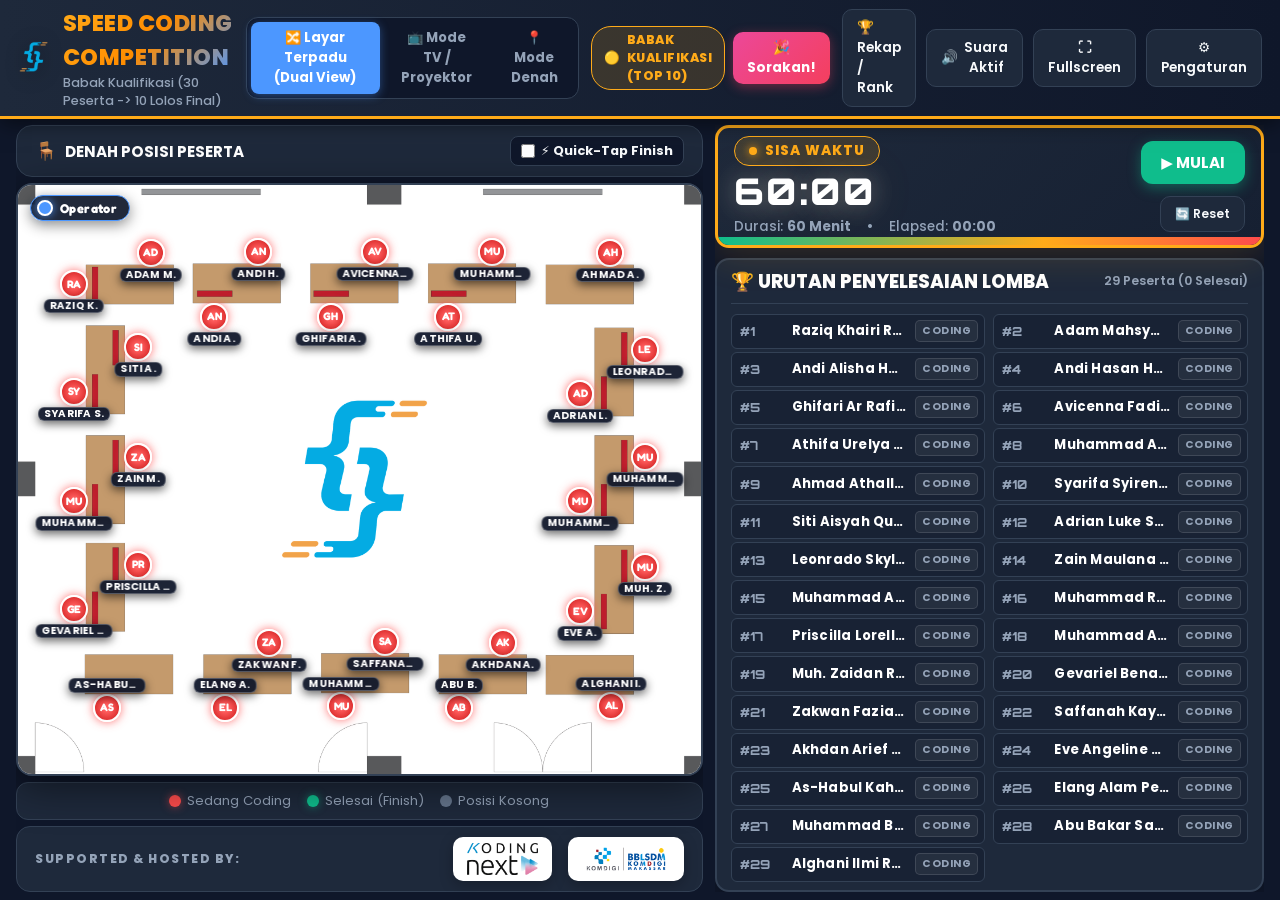
==== commit 150cf67f: "feat: tambahkan halaman rekap & leaderboard /rank, perbaiki spasi nomor urut, fix simpan pengaturan " ====
--- a/index.html
+++ b/index.html
@@ -7,7 +7,7 @@
   <link rel="preconnect" href="https://fonts.googleapis.com">
   <link rel="preconnect" href="https://fonts.gstatic.com" crossorigin>
   <link href="https://fonts.googleapis.com/css2?family=Orbitron:wght@600;800;900&family=Poppins:wght@400;500;600;700;800&family=Fredoka:wght@600;700&display=swap" rel="stylesheet">
-  <link rel="stylesheet" href="style.css">
+  <link rel="stylesheet" href="style.css?v=2.2">
 </head>
 <body>
 
@@ -50,6 +50,9 @@
     </div>
 
     <div class="header-actions">
+      <a href="rank.html" class="nav-btn" target="_blank" title="Buka Halaman Rekapitulasi & Leaderboard Nilai">
+        🏆 Rekap / Rank
+      </a>
       <button class="nav-btn" id="btnToggleSound" title="Aktif/Nonaktif Suara">
         <span id="soundIcon">🔊</span> <span id="soundLabel">Suara Aktif</span>
       </button>
@@ -89,7 +92,7 @@
           <span class="operator-badge-circle"></span>
           <span class="operator-badge-text">Operator</span>
         </div>
-        <img src="assets/floorplan.png" alt="Denah Meja Lomba Speed Coding" class="floorplan-image">
+        <img src="assets/floorplan.png?v=2.2" alt="Denah Meja Lomba Speed Coding" class="floorplan-image">
         <!-- Interactive pins injected here -->
       </div>
 
@@ -278,7 +281,7 @@
         <span class="operator-badge-circle"></span>
         <span class="operator-badge-text">Operator</span>
       </div>
-      <img src="assets/floorplan.png" alt="Denah Meja Lomba Speed Coding" class="floorplan-image">
+      <img src="assets/floorplan.png?v=2.2" alt="Denah Meja Lomba Speed Coding" class="floorplan-image">
     </section>
   </main>
 
@@ -369,21 +372,6 @@
         </select>
       </div>
 
-      <div class="form-group" style="background: rgba(255, 171, 25, 0.08); border: 1px dashed var(--scratch-orange); border-radius: 12px; padding: 12px; margin-bottom: 16px;">
-        <div style="font-size: 0.85rem; font-weight: 700; color: var(--scratch-orange); margin-bottom: 4px;">
-          ⚡ Otomatisasi Transisi Babak:
-        </div>
-        <div style="font-size: 0.78rem; color: var(--text-secondary); margin-bottom: 8px;">
-          Peserta Babak Final mengacu langsung pada Sheet "Rekapitulasi Final". Jika dewan juri telah mengisi finalis pada spreadsheet, klik tombol di bawah untuk langsung memuat finalis ke dalam sistem.
-        </div>
-        <button type="button" class="nav-btn orange" id="btnSyncFinalistsFromSheet" style="width: 100%; justify-content: center; font-size: 0.82rem; margin-bottom: 6px;">
-          🔄 Tarik Finalis dari Sheet "Rekapitulasi Final"
-        </button>
-        <button type="button" class="nav-btn" id="btnAdvanceTop10" style="width: 100%; justify-content: center; font-size: 0.78rem; color: var(--text-secondary);">
-          ⚡ Atau Otomatis Kunci Top 10 Kualifikasi ke Final
-        </button>
-      </div>
-
       <div class="form-group">
         <label class="form-label">Nama Kantor / Penyelenggara Lomba</label>
         <input type="text" class="form-input" id="inputOfficeName" placeholder="Contoh: PT Kode Kreatif Indonesia / Dinas Pendidikan">
@@ -441,9 +429,9 @@
   </div>
 
   <!-- SCRIPTS -->
-  <script src="store.js"></script>
-  <script src="audio.js"></script>
-  <script src="dialog.js"></script>
-  <script src="app.js"></script>
+  <script src="store.js?v=2.2"></script>
+  <script src="audio.js?v=2.2"></script>
+  <script src="dialog.js?v=2.2"></script>
+  <script src="app.js?v=2.2"></script>
 </body>
 </html>
--- a/style.css
+++ b/style.css
@@ -785,7 +785,7 @@
   font-size: 0.78rem;
   font-weight: 800;
   color: #94a3b8;
-  min-width: 36px;
+  min-width: 40px;
   width: auto;
   text-align: left;
   padding-left: 2px;
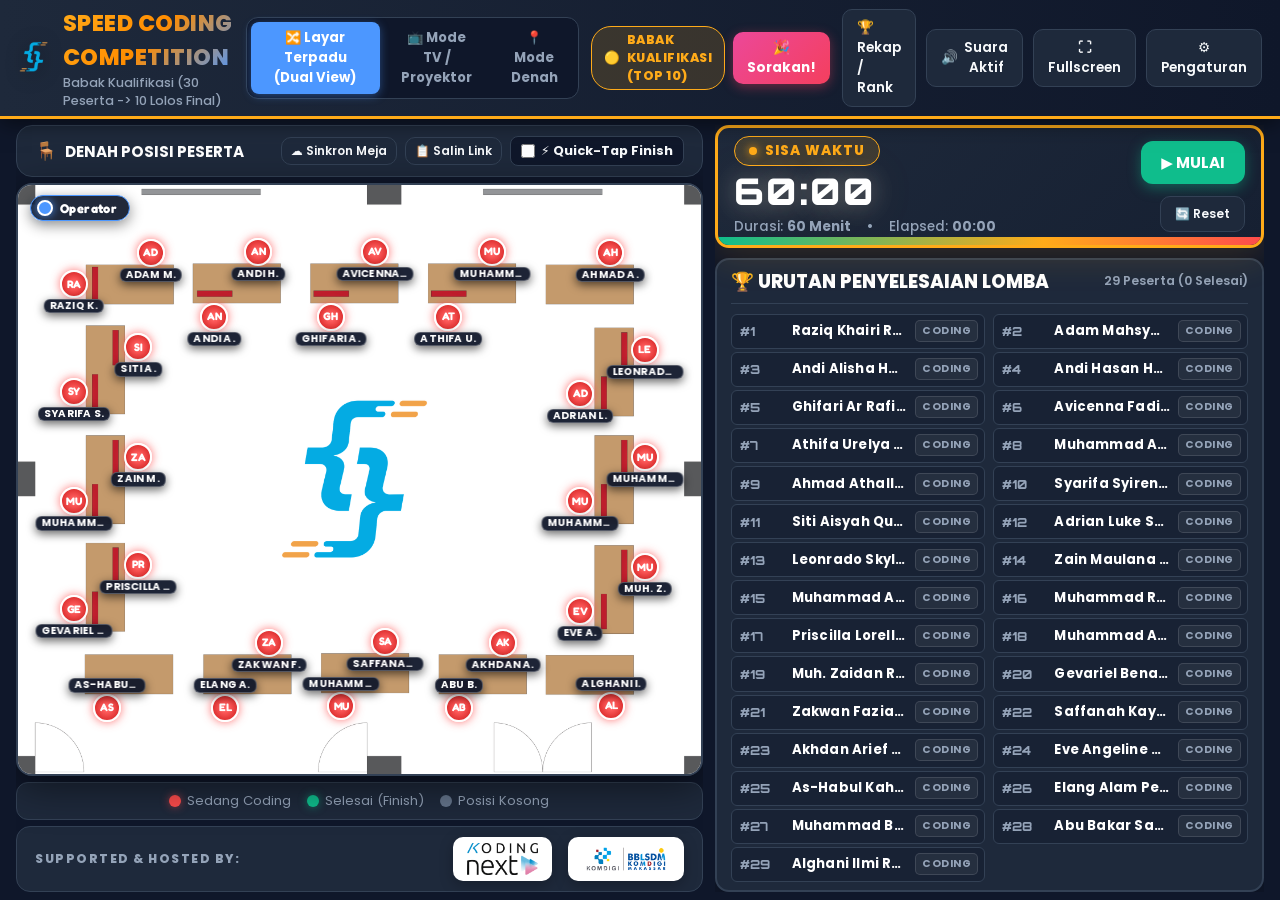
==== commit 053fe958: "fix: cegah duplikat kursi meja, otomatis kosongkan meja lama saat peserta dipindah, dan tambahkan si" ====
--- a/index.html
+++ b/index.html
@@ -79,6 +79,12 @@
         </div>
 
         <div style="display: flex; align-items: center; gap: 8px;">
+          <button class="nav-btn" id="btnSyncSeatsCloud" title="Tarik posisi denah meja terbaru dari Cloud/Komputer Lain" style="padding: 4px 9px; font-size: 0.75rem;">
+            ☁️ Sinkron Meja
+          </button>
+          <button class="nav-btn" id="btnCopyShareSeatsLink" title="Salin link posisi denah untuk dibuka di TV Panggung atau Laptop Lain" style="padding: 4px 9px; font-size: 0.75rem;">
+            📋 Salin Link
+          </button>
           <label style="display: flex; align-items: center; gap: 6px; font-size: 0.8rem; cursor: pointer; background: var(--bg-dark); padding: 5px 10px; border-radius: 8px; border: 1px solid var(--border-color);">
             <input type="checkbox" id="checkQuickTapDual" style="accent-color: var(--scratch-orange); width: 14px; height: 14px;">
             <span>⚡ <strong>Quick-Tap Finish</strong></span>
@@ -429,9 +435,9 @@
   </div>
 
   <!-- SCRIPTS -->
-  <script src="store.js?v=2.2"></script>
-  <script src="audio.js?v=2.2"></script>
-  <script src="dialog.js?v=2.2"></script>
-  <script src="app.js?v=2.2"></script>
+  <script src="store.js?v=2.4"></script>
+  <script src="audio.js?v=2.4"></script>
+  <script src="dialog.js?v=2.4"></script>
+  <script src="app.js?v=2.4"></script>
 </body>
 </html>
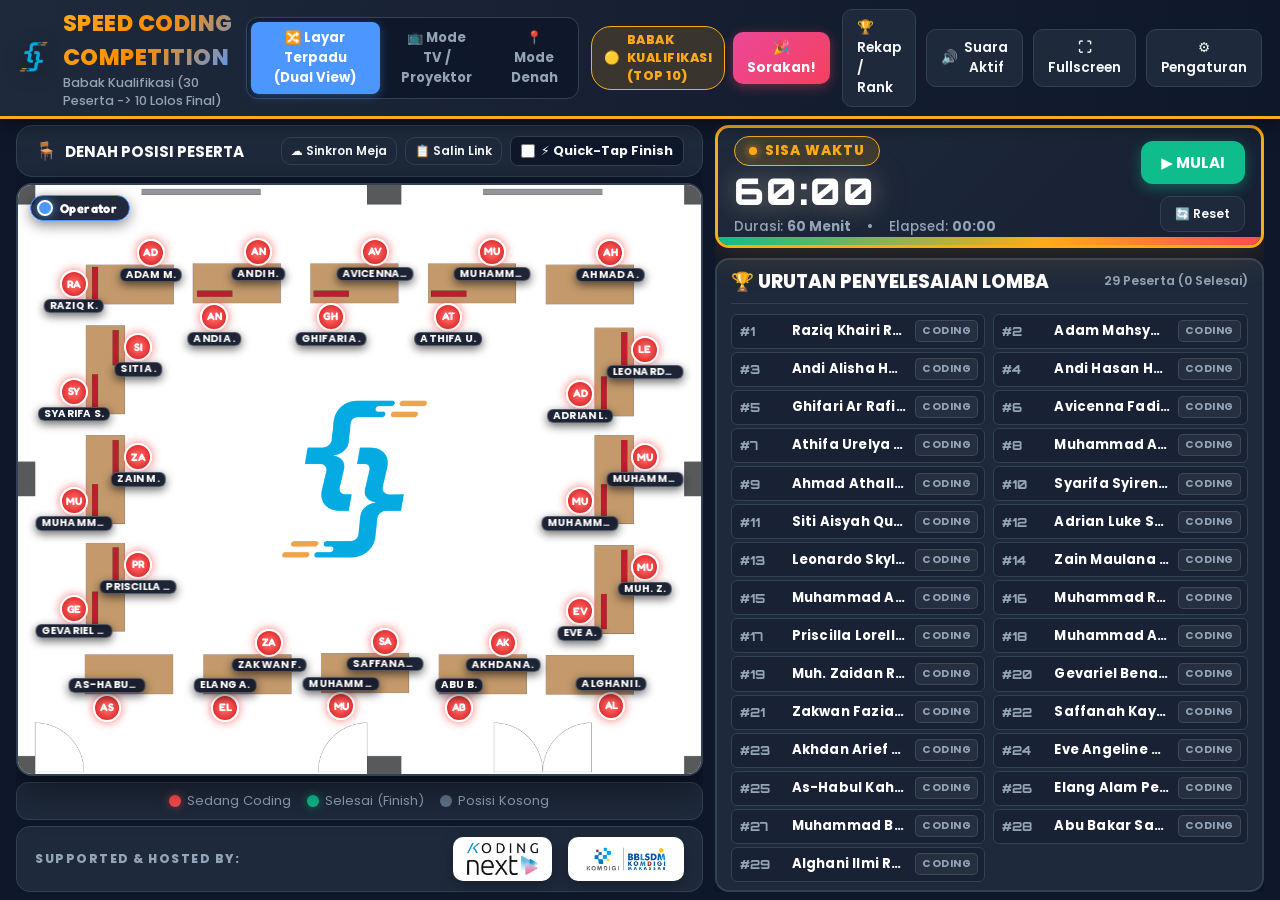
==== commit 039fb86a: "fix(rank): allow full-screen width and scrolling in fullscreen mode; feat(modal): display detected t" ====
--- a/index.html
+++ b/index.html
@@ -333,8 +333,9 @@
           </button>
         </div>
 
-        <div style="margin-top: 12px; display: flex; align-items: center; gap: 8px; font-size: 0.8rem; color: var(--text-secondary);">
+        <div style="margin-top: 12px; display: flex; align-items: center; gap: 8px; font-size: 0.8rem; color: var(--text-secondary); flex-wrap: wrap;">
           <span>Koreksi Manual:</span>
+          <span id="detectedTimeHint" style="color: #38bdf8; font-weight: 700; font-family: 'Orbitron', monospace; font-size: 0.82rem; background: rgba(56, 189, 248, 0.12); padding: 2px 7px; border-radius: 5px; border: 1px solid rgba(56, 189, 248, 0.3);">(Waktu Terdeteksi: -)</span>
           <input type="text" id="inputCustomTime" class="form-input" style="width: 90px; padding: 4px 8px; font-size: 0.85rem; text-align: center;" placeholder="MM:SS">
           <button type="button" class="nav-btn" id="btnApplyCustomTime" style="padding: 4px 10px; font-size: 0.75rem;">Terapkan</button>
           <button type="button" class="nav-btn" id="btnResetFinish" style="padding: 4px 10px; font-size: 0.75rem; color: #f59e0b;">Batal Selesai</button>
--- a/style.css
+++ b/style.css
@@ -1797,8 +1797,8 @@
 }
 
 /* FULLSCREEN & BIG SCREEN OVERRIDES (100% NO SCROLL, FITS 24" TO 100"+ TVS) */
-:fullscreen,
-:-webkit-full-screen,
+:fullscreen:not(html:has(.rank-page-body)):not(.rank-page-body),
+:-webkit-full-screen:not(html:has(.rank-page-body)):not(.rank-page-body),
 body.fullscreen-tv {
   overflow: hidden !important;
   height: 100vh !important;
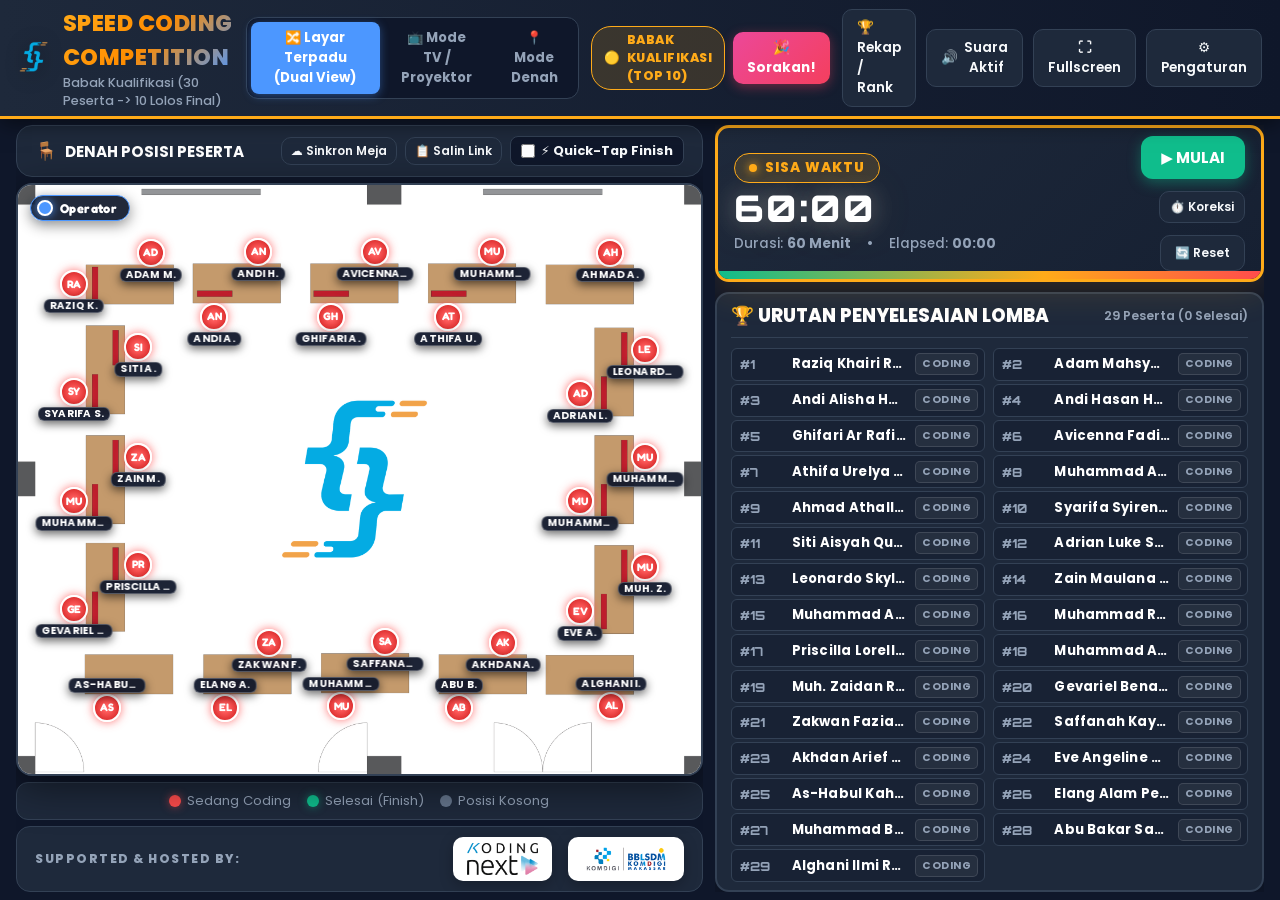
==== commit 52a19ea5: "feat: secure rank panel for public view; enlarge finalist names; add running time adjustment control" ====
--- a/index.html
+++ b/index.html
@@ -136,7 +136,7 @@
             <span class="pulse-dot" id="timerPulseDotDual"></span>
             <span id="timerStatusLabelDual">SISA WAKTU</span>
           </div>
-          <div class="timer-digits" id="timerDisplayDual">60:00</div>
+          <div class="timer-digits" id="timerDisplayDual" title="Klik untuk koreksi waktu berjalan (jika terlambat start)">60:00</div>
           <div class="timer-subinfo">
             <span>Durasi: <strong id="timerDurationTextDual">30 Menit</strong></span>
             <span>•</span>
@@ -147,6 +147,7 @@
         <div class="timer-controls-quick">
           <button class="btn-ctrl" id="btnStartDual">▶ MULAI</button>
           <button class="btn-ctrl pause" id="btnPauseDual" style="display: none;">⏸ JEDA</button>
+          <button class="nav-btn" id="btnAdjustTimerDual" title="Koreksi waktu lomba jika terlambat start" style="font-size: 0.75rem; padding: 6px 10px;">⏱️ Koreksi</button>
           <button class="nav-btn" id="btnResetDual" style="font-size: 0.75rem;">🔄 Reset</button>
         </div>
 
@@ -218,7 +219,7 @@
           <span class="pulse-dot" id="timerPulseDotTV"></span>
           <span id="timerStatusLabelTV">SISA WAKTU</span>
         </div>
-        <div class="timer-digits" id="timerDisplayTV">30:00</div>
+        <div class="timer-digits" id="timerDisplayTV" title="Klik untuk koreksi waktu berjalan (jika terlambat start)">30:00</div>
         <div class="timer-subinfo">
           <span>Durasi: <strong id="timerDurationTextTV">30 Menit</strong></span>
           <span>•</span>
@@ -229,6 +230,7 @@
       <div class="timer-controls-quick">
         <button class="btn-ctrl" id="btnStartTV">▶ MULAI</button>
         <button class="btn-ctrl pause" id="btnPauseTV" style="display: none;">⏸ JEDA</button>
+        <button class="nav-btn" id="btnAdjustTimerTV" title="Koreksi waktu lomba jika terlambat start" style="font-size: 0.75rem; padding: 6px 10px;">⏱️ Koreksi Waktu</button>
         <button class="nav-btn" id="btnResetTV" style="font-size: 0.75rem;">🔄 Reset Timer</button>
       </div>
 
@@ -261,10 +263,11 @@
     <section class="operator-toolbar">
       <div class="op-timer-display">
         <span style="font-size: 0.8rem; font-weight: 700; color: var(--text-secondary);">TIMER LOMBA:</span>
-        <span class="op-timer-digits" id="opTimerDisplaySolo">30:00</span>
+        <span class="op-timer-digits" id="opTimerDisplaySolo" title="Klik untuk koreksi waktu berjalan (jika terlambat start)">30:00</span>
         <span style="font-size: 0.85rem; color: var(--text-secondary);">(Elapsed: <strong id="opElapsedDisplaySolo" style="color: #fff;">00:00</strong>)</span>
         <button class="nav-btn primary" id="btnStartFloor" style="padding: 6px 14px;">▶ Start</button>
         <button class="nav-btn" id="btnPauseFloor" style="padding: 6px 14px; display: none;">⏸ Pause</button>
+        <button class="nav-btn" id="btnAdjustTimerFloor" title="Koreksi waktu lomba jika terlambat start" style="padding: 6px 10px; font-size: 0.75rem;">⏱️ Koreksi</button>
         <button class="nav-btn" id="btnResetFloor" style="padding: 6px 12px; font-size: 0.75rem;">🔄 Reset</button>
       </div>
 
@@ -347,6 +350,69 @@
           🗑 Kosongkan Posisi
         </button>
         <button class="nav-btn primary" id="btnSaveSeat">Tutup & Simpan</button>
+      </div>
+    </div>
+  </div>
+
+  <!-- ========================================== -->
+  <!-- TIMER TIME ADJUSTMENT MODAL (LATE START / KOREKSI) -->
+  <!-- ========================================== -->
+  <div class="modal-backdrop" id="timerAdjustModal">
+    <div class="modal-card" style="max-width: 480px;">
+      <div class="modal-header">
+        <div class="modal-title">
+          <span>⏱️</span> <span>Koreksi Waktu Lomba</span>
+        </div>
+        <button class="modal-close-btn" id="btnCloseTimerAdjustModal">&times;</button>
+      </div>
+
+      <p style="font-size: 0.85rem; color: var(--text-secondary); margin-bottom: 14px; line-height: 1.4;">
+        Gunakan menu ini jika lomba <strong>terlambat di-start</strong> atau panitia perlu menyesuaikan waktu yang sedang berjalan agar sinkron dengan waktu perlombaan sebenarnya.
+      </p>
+
+      <!-- LIVE DISPLAY CURRENT STATUS -->
+      <div style="background: rgba(15, 23, 42, 0.7); border: 1px solid var(--border-color); border-radius: 12px; padding: 12px 14px; margin-bottom: 14px; display: grid; grid-template-columns: 1fr 1fr; gap: 12px; text-align: center;">
+        <div>
+          <span style="font-size: 0.75rem; color: var(--text-secondary); text-transform: uppercase; font-weight: 600;">Waktu Berjalan (Elapsed)</span>
+          <div id="adjustCurrentElapsed" style="font-family: 'Orbitron', monospace; font-size: 1.5rem; font-weight: 800; color: #38bdf8; margin-top: 4px;">00:00</div>
+        </div>
+        <div>
+          <span style="font-size: 0.75rem; color: var(--text-secondary); text-transform: uppercase; font-weight: 600;">Sisa Waktu (Remaining)</span>
+          <div id="adjustCurrentRemaining" style="font-family: 'Orbitron', monospace; font-size: 1.5rem; font-weight: 800; color: #f59e0b; margin-top: 4px;">60:00</div>
+        </div>
+      </div>
+
+      <!-- QUICK SHORTCUT BUTTONS -->
+      <div style="margin-bottom: 16px;">
+        <label class="form-label" style="margin-bottom: 8px;">Penyesuaian Cepat (Jika Start Terlambat):</label>
+        <div style="display: flex; gap: 8px; flex-wrap: wrap;">
+          <button type="button" class="nav-btn quick-adj-btn" data-delta="60" style="flex: 1; padding: 8px 6px; font-weight: 700; color: #10b981; border-color: rgba(16, 185, 129, 0.4);">+1 Mnt</button>
+          <button type="button" class="nav-btn quick-adj-btn" data-delta="120" style="flex: 1; padding: 8px 6px; font-weight: 700; color: #10b981; border-color: rgba(16, 185, 129, 0.4);">+2 Mnt</button>
+          <button type="button" class="nav-btn quick-adj-btn" data-delta="180" style="flex: 1; padding: 8px 6px; font-weight: 700; color: #10b981; border-color: rgba(16, 185, 129, 0.4);">+3 Mnt</button>
+          <button type="button" class="nav-btn quick-adj-btn" data-delta="300" style="flex: 1; padding: 8px 6px; font-weight: 700; color: #10b981; border-color: rgba(16, 185, 129, 0.4);">+5 Mnt</button>
+          <button type="button" class="nav-btn quick-adj-btn" data-delta="-60" style="flex: 1; padding: 8px 6px; font-weight: 700; color: #ef4444; border-color: rgba(239, 68, 68, 0.4);">-1 Mnt</button>
+        </div>
+      </div>
+
+      <!-- EXACT TIME INPUT -->
+      <div style="background: rgba(30, 41, 59, 0.5); border: 1px dashed var(--border-color); border-radius: 12px; padding: 12px 14px; margin-bottom: 16px;">
+        <label class="form-label" style="margin-bottom: 6px;">Atau Tentukan Waktu Berjalan Secara Tepat (MM:SS):</label>
+        <div style="display: flex; align-items: center; gap: 10px;">
+          <div style="display: flex; align-items: center; gap: 6px;">
+            <input type="number" id="inputAdjustElapsedMin" class="form-input" style="width: 70px; text-align: center; font-size: 1.1rem; font-family: 'Orbitron', monospace;" min="0" max="180" placeholder="00">
+            <span style="font-weight: 700; color: var(--text-secondary); font-size: 0.85rem;">Mnt</span>
+          </div>
+          <span style="font-weight: 800; font-size: 1.2rem; color: var(--text-secondary);">:</span>
+          <div style="display: flex; align-items: center; gap: 6px;">
+            <input type="number" id="inputAdjustElapsedSec" class="form-input" style="width: 70px; text-align: center; font-size: 1.1rem; font-family: 'Orbitron', monospace;" min="0" max="59" placeholder="00">
+            <span style="font-weight: 700; color: var(--text-secondary); font-size: 0.85rem;">Dtk</span>
+          </div>
+          <button type="button" class="nav-btn primary" id="btnApplyExactTime" style="margin-left: auto; padding: 8px 14px;">Terapkan</button>
+        </div>
+      </div>
+
+      <div class="modal-actions" style="margin-top: 14px;">
+        <button class="nav-btn" id="btnCloseAdjustModalBottom" style="margin-left: auto;">Tutup</button>
       </div>
     </div>
   </div>
--- a/style.css
+++ b/style.css
@@ -197,6 +197,134 @@
   overflow: hidden;
 }
 
+/* ========================================================================== */
+/* GRAND FINAL ROUND: ENLARGED TIMER (ONLY 10 PARTICIPANTS)                   */
+/* ========================================================================== */
+body.round-final .dual-view-container .timer-hero-box {
+  padding: 18px 24px !important;
+  flex: 1.4;
+  display: flex;
+  flex-direction: column;
+  justify-content: center;
+  align-items: center;
+  margin-bottom: 8px;
+}
+
+body.round-final .dual-view-container .timer-digits {
+  font-size: clamp(4.6rem, 9vh, 7rem) !important;
+  line-height: 0.95;
+  text-shadow: 0 0 35px rgba(255, 255, 255, 0.4), 0 0 70px rgba(255, 171, 25, 0.35);
+}
+
+body.round-final .dual-view-container .timer-subinfo {
+  font-size: 1.2rem;
+  margin-top: 6px;
+}
+
+body.round-final .dual-view-container .timer-subinfo strong {
+  font-size: 1.45rem;
+}
+
+body.round-final .dual-view-container .scoreboard-section {
+  flex: 1;
+  padding: 6px 14px;
+}
+
+body.round-final .leaderboard-grid.compact-grid {
+  grid-template-rows: repeat(5, minmax(0, 1fr)) !important;
+  gap: 8px 14px;
+}
+
+body.round-final .rank-row.compact-row {
+  padding: 8px 14px !important;
+  font-size: 1.15rem !important;
+  border-radius: 10px;
+  min-height: 48px;
+}
+
+body.round-final .rank-row.compact-row .compact-participant-name {
+  font-size: 1.25rem !important;
+  font-weight: 800 !important;
+}
+
+body.round-final .rank-row.compact-row .participant-name-text {
+  font-size: 1.25rem !important;
+  font-weight: 800 !important;
+  color: #ffffff !important;
+}
+
+body.round-final .rank-row.compact-row .compact-rank-num {
+  font-size: 1.25rem !important;
+  font-weight: 800 !important;
+  min-width: 44px;
+}
+
+body.round-final .rank-row.compact-row .compact-seat-badge {
+  font-size: 0.95rem !important;
+  padding: 3px 10px !important;
+}
+
+body.round-final .rank-row.compact-row .compact-time-badge,
+body.round-final .rank-row.compact-row .compact-coding-badge {
+  font-size: 1.05rem !important;
+  padding: 4px 12px !important;
+}
+
+body.round-final .rank-row.compact-row .compact-school {
+  font-size: 0.92rem !important;
+}
+
+body.round-final .rank-row.compact-row .category-pill {
+  font-size: 0.85rem !important;
+  padding: 2px 8px !important;
+}
+
+/* TV MODE IN FINAL ROUND */
+body.round-final .tv-container .timer-hero-box {
+  padding: 24px 36px;
+}
+
+body.round-final .tv-container .timer-digits {
+  font-size: clamp(8rem, 17vh, 13rem) !important;
+}
+
+body.round-final .tv-container .rank-row.compact-row {
+  padding: 12px 18px !important;
+  min-height: 56px;
+}
+
+body.round-final .tv-container .compact-participant-name,
+body.round-final .tv-container .participant-name-text {
+  font-size: 1.55rem !important;
+  font-weight: 800 !important;
+}
+
+body.round-final .tv-container .compact-rank-num {
+  font-size: 1.5rem !important;
+  font-weight: 800 !important;
+}
+
+body.round-final .tv-container .compact-time-badge,
+body.round-final .tv-container .compact-coding-badge {
+  font-size: 1.25rem !important;
+  padding: 5px 14px !important;
+}
+
+/* FULLSCREEN OVERRIDES IN FINAL ROUND */
+body.fullscreen-tv.round-final .dual-view-container .timer-digits {
+  font-size: clamp(4.6rem, 9vh, 7rem) !important;
+}
+
+body.fullscreen-tv.round-final .tv-container .timer-digits {
+  font-size: clamp(8rem, 17vh, 13rem) !important;
+}
+
+/* OPERATOR VIEW IN FINAL ROUND */
+body.round-final .op-timer-digits {
+  font-size: 2.5rem !important;
+  color: var(--rank-gold) !important;
+}
+
 .brand-wrapper {
   display: flex;
   align-items: center;
@@ -471,7 +599,8 @@
   animation: pulse 1.2s infinite;
 }
 
-.timer-digits {
+.timer-digits,
+.op-timer-digits {
   font-family: 'Orbitron', monospace;
   font-size: 5.6rem;
   font-weight: 900;
@@ -479,6 +608,22 @@
   letter-spacing: 2px;
   color: #ffffff;
   text-shadow: 0 0 25px rgba(255, 255, 255, 0.3), 0 0 50px rgba(255, 171, 25, 0.2);
+  cursor: pointer;
+  transition: transform 0.15s ease, filter 0.15s ease;
+}
+
+.timer-digits:hover,
+.op-timer-digits:hover {
+  transform: scale(1.02);
+  filter: brightness(1.2);
+}
+
+.quick-adj-btn {
+  transition: all 0.15s ease;
+}
+.quick-adj-btn:hover {
+  transform: translateY(-2px);
+  filter: brightness(1.25);
 }
 
 @media (max-width: 1400px) {
